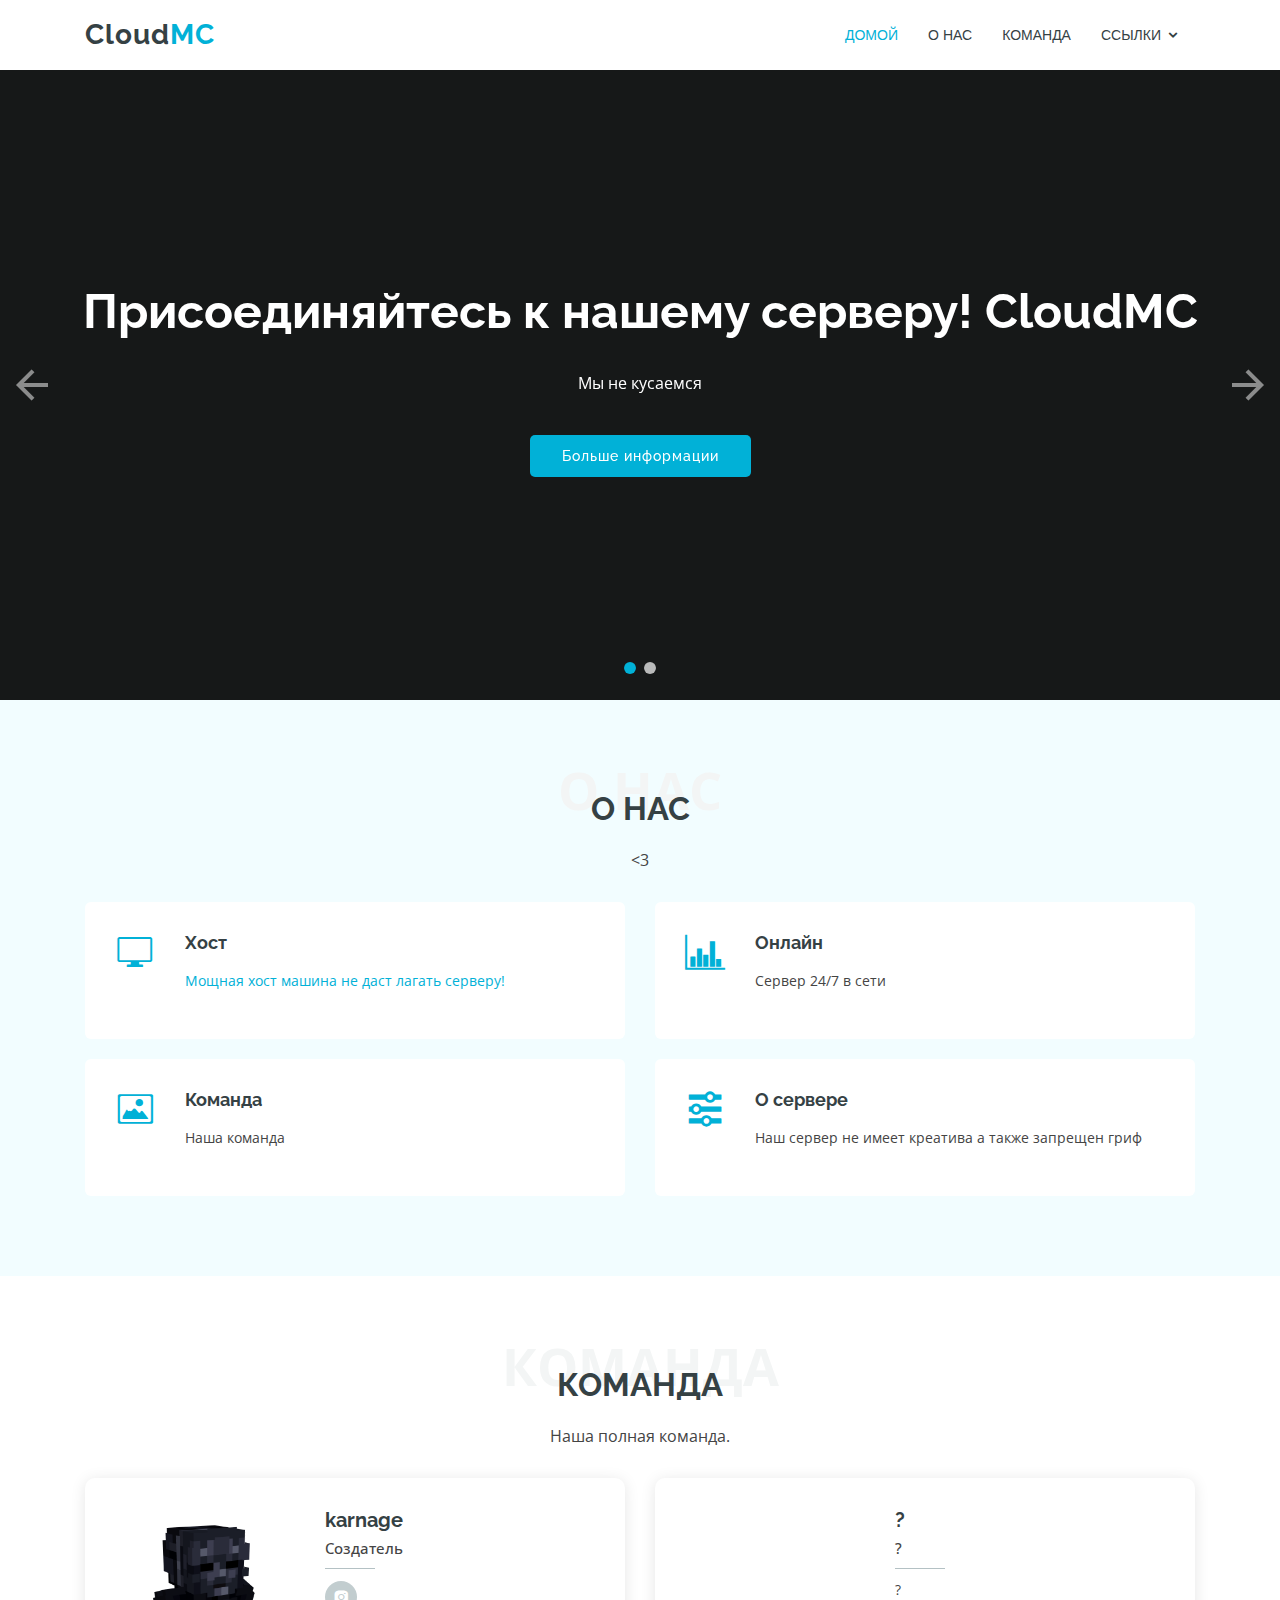
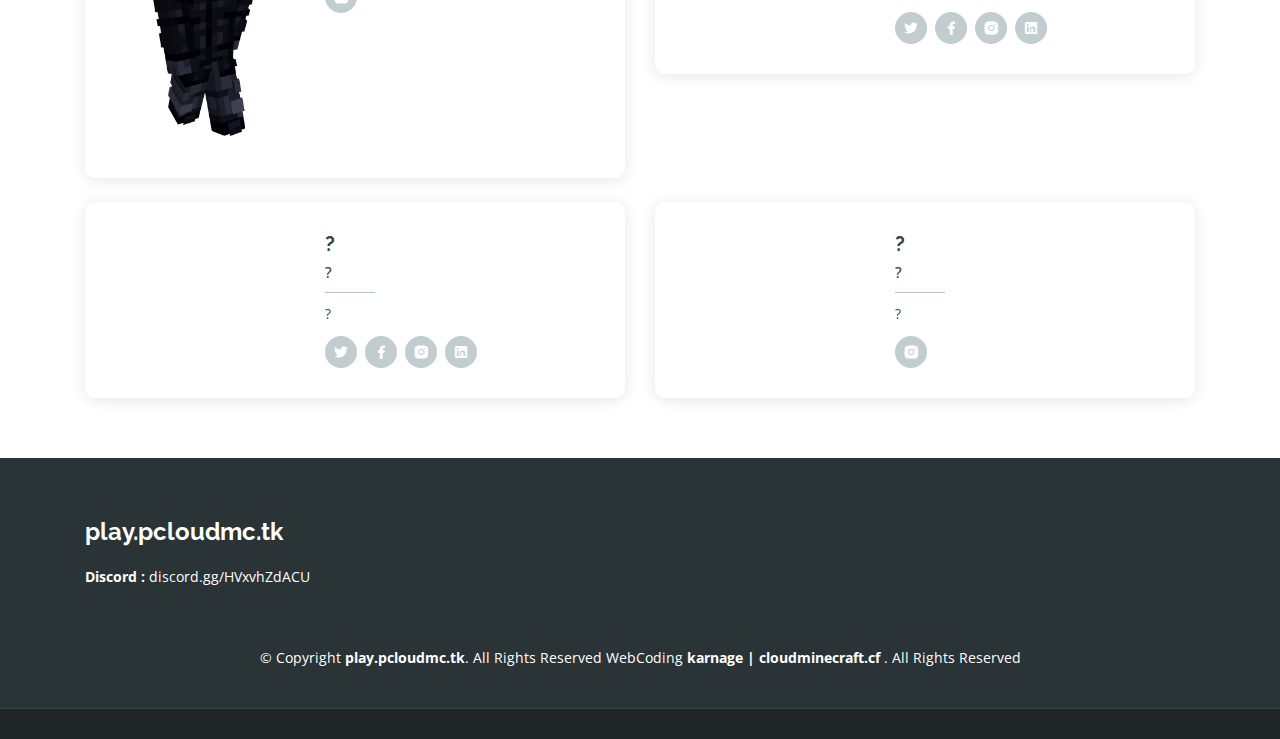
==== index.html @ 36effe22 "Update index.html" ====
<!DOCTYPE html>
<html lang="en">

<head>
  <meta charset="utf-8">
  <meta content="width=device-width, initial-scale=1.0" name="viewport">

  <title>CloudMC</title>
  <meta content="" name="descriptison">
  <meta content="" name="keywords">

  <!-- Favicons -->
  <link href="assets/img/favicon.png" rel="icon">
  <link href="assets/img/apple-touch-icon.png" rel="apple-touch-icon">

  <!-- Google Fonts -->
  <link href="https://fonts.googleapis.com/css?family=Open+Sans:300,300i,400,400i,600,600i,700,700i|Raleway:300,300i,400,400i,500,500i,600,600i,700,700i|Poppins:300,300i,400,400i,500,500i,600,600i,700,700i" rel="stylesheet">

  <!-- Vendor CSS Files -->
  <link href="assets/vendor/bootstrap/css/bootstrap.min.css" rel="stylesheet">
  <link href="assets/vendor/icofont/icofont.min.css" rel="stylesheet">
  <link href="assets/vendor/boxicons/css/boxicons.min.css" rel="stylesheet">
  <link href="assets/vendor/animate.css/animate.min.css" rel="stylesheet">
  <link href="assets/vendor/remixicon/remixicon.css" rel="stylesheet">
  <link href="assets/vendor/venobox/venobox.css" rel="stylesheet">
  <link href="assets/vendor/owl.carousel/assets/owl.carousel.min.css" rel="stylesheet">

  <!-- Template Main CSS File -->
  <link href="assets/css/style.css" rel="stylesheet">

  <!-- =======================================================
  * Author: BootstrapMade.com
  * License: https://bootstrapmade.com/license/
  ======================================================== -->
    <!-- =======================================================
  * ThreadHost.de
  * Edit-Author: EisLeis
  * License: https://bootstrapmade.com/license/
  ======================================================== -->
</head>

  <!-- ======= Header ======= -->
  <header id="header" class="d-flex align-items-center">
    <div class="container d-flex align-items-center">

      <div class="logo mr-auto">
        <h1 class="text-light"><a href="index.html">Cloud<span>MC</span></a></h1>
        <!-- Uncomment below if you prefer to use an image logo -->
        <!-- <a href="index.html"><img src="assets/img/logo.png" alt="" class="img-fluid"></a>-->
      </div>

      <nav class="nav-menu d-none d-lg-block">
        <ul>
          <li class="active"><a href="#header">Домой</a></li>
          <li><a href="#services">О нас</a></li>
          <li><a href="#team">Команда</a></li>
          <li class="drop-down"><a href="">Ссылки</a>
            <ul>
                <ul>
                </ul>
              </li>
              <li><a href="https://forms.gle/HvjXHpqaxE9VQhRm8">TicketForm</a></li>
		<li><a href="https://docs.google.com/forms/d/e/1FAIpQLSdvkVrG5wBsSUEAjVEsTMEdqXWq1_Q1f9gw4Xvino4UOkyVHA/viewform">Support</a></li>


            </ul>
          </li>        
        </ul>
      </nav><!-- .nav-menu -->

    </div>
  </header><!-- End Header -->

  <!-- ======= Hero Section ======= -->
  <section id="hero">
    <div class="hero-container">
      <div id="heroCarousel" class="carousel slide carousel-fade" data-ride="carousel">

        <ol class="carousel-indicators" id="hero-carousel-indicators"></ol>

        <div class="carousel-inner" role="listbox">

          <!-- Slide 1 -->
          <div class="carousel-item active" style="background-image: url(https://ru-minecraft.ru/uploads/posts/2018-07/1532215840_2894526.jpg);">
            <div class="carousel-container">
              <div class="carousel-content">
                <h2 class="animate__animated animate__fadeInDown">Присоединяйтесь к нашему серверу! <span>CloudMC</span></h2>
                <p class="animate__animated animate__fadeInUp">Мы не кусаемся</p>
                <a href="#services" class="btn-get-started scrollto animate__animated animate__fadeInUp">Больше информации</a>
              </div>
            </div>
          </div>

          <!-- Slide 2 -->
          <div class="carousel-item" style="background-image: url(https://ru-minecraft.ru/uploads/posts/2018-07/1532215840_2894526.jpg);">
            <div class="carousel-container">
              <div class="carousel-content">
                <h2 class="animate__animated animate__fadeInDown">Наш сервер - ваше будущее!</h2>
                <p class="animate__animated animate__fadeInUp">Самодельные плагины(нет)</p>
                <a href="#services" class="btn-get-started scrollto animate__animated animate__fadeInUp">Больше информации</a>
              </div>
            </div>
          </div>
        </div>

        <a class="carousel-control-prev" href="#heroCarousel" role="button" data-slide="prev">
          <span class="carousel-control-prev-icon ri-arrow-left-line" aria-hidden="true"></span>
          <span class="sr-only">Преведущая</span>
        </a>

        <a class="carousel-control-next" href="#heroCarousel" role="button" data-slide="next">
          <span class="carousel-control-next-icon ri-arrow-right-line" aria-hidden="true"></span>
          <span class="sr-only">Следующая</span>
        </a>

      </div>
    </div>
  </section><!-- End Hero -->

  <main id="main">
    <!-- ======= Services Section ======= -->
    <section id="services" class="services section-bg">
      <div class="container">

        <div class="section-title">
          <span>О нас</span>
          <h2>О нас</h2>
          <p><3 </p>
        </div>

        <div class="row">
          <div class="col-md-6">
            <div class="icon-box">
              <i class="icofont-computer"></i>
              <h4><a href="#">Хост</h4>
              <p>Мощная хост машина не даст лагать серверу!</p>
            </div>
          </div>
          <div class="col-md-6 mt-4 mt-md-0">
            <div class="icon-box">
              <i class="icofont-chart-bar-graph"></i>
              <h4><a href="#">Онлайн</a></h4>
              <p>Сервер 24/7 в сети</p>
            </div>
          </div>
          <div class="col-md-6 mt-4 mt-md-0">
            <div class="icon-box">
              <i class="icofont-image"></i>
              <h4><a href="#team">Команда</a></h4>
              <p>Наша команда</p>
            </div>
          </div>
          <div class="col-md-6 mt-4 mt-md-0">
            <div class="icon-box">
              <i class="icofont-settings"></i>
              <h4><a href="#">О сервере</a></h4>
              <p>Наш сервер не имеет креатива
              а также запрещен гриф</p>
            </div>
          </div>
        </div>

      </div>
    </section><!-- End Services Section -->

    <!-- ======= Team Section ======= -->
    <section id="team" class="team">
      <div class="container">

        <div class="section-title">
          <span>Команда</span>
          <h2>Команда</h2>
          <p>Наша полная команда.</p>
        </div>

        <div class="row">

          <div class="col-lg-6">
            <div class="member d-flex align-items-start">
              <div class="pic"><img src="assets/img/team/Skin1.png" class="img-fluid" alt=""></div>
              <div class="member-info">
                <h4>karnage</h4>
                <span>Cоздатель</span>
                <p></p>
                <div class="social">
                  <a href="https://www.instagram.com/ya_dofik"><i class="ri-instagram-fill"></i></a>
                </div>
              </div>
            </div>
          </div>

          <div class="col-lg-6 mt-4 mt-lg-0">
            <div class="member d-flex align-items-start">
              <div class="pic"><img src="assets/img/team/skin_allesio.png" class="img-fluid" alt=""></div>
              <div class="member-info">
                <h4>?</h4>
                <span>?</span>
                <p>?</p>
                <div class="social">
                  <a href=""><i class="ri-twitter-fill"></i></a>
                  <a href=""><i class="ri-facebook-fill"></i></a>
                  <a href=""><i class="ri-instagram-fill"></i></a>
                  <a href=""> <i class="ri-linkedin-box-fill"></i> </a>
                </div>
              </div>
            </div>
          </div>

          <div class="col-lg-6 mt-4">
            <div class="member d-flex align-items-start">
              <div class="pic"><img src="assets/img/team/skin_lukas.png" class="img-fluid" alt=""></div>
              <div class="member-info">
                <h4>?</h4>
                <span>?</span>
                <p>?</p>
                <div class="social">
                  <a href=""><i class="ri-twitter-fill"></i></a>
                  <a href=""><i class="ri-facebook-fill"></i></a>
                  <a href=""><i class="ri-instagram-fill"></i></a>
                  <a href=""> <i class="ri-linkedin-box-fill"></i> </a>
                </div>
              </div>
            </div>
          </div>

          <div class="col-lg-6 mt-4">
            <div class="member d-flex align-items-start">
              <div class="pic"><img src="assets/img/team/skin_rosa.png" class="img-fluid" alt=""></div>
              <div class="member-info">
                <h4>?</h4>
                <span>?</span>
                <p>?</p>
                <div class="social">
                  <a href=""><i class="ri-instagram-fill"></i></a>
                </div>
              </div>
            </div>
          </div>

        </div>

      </div>
    </section><!-- End Team Section -->

 


  </main><!-- End #main -->

  <!-- ======= Footer ======= -->
  <footer id="footer">
    <div class="footer-top">
      <div class="container">
        <div class="row">

          <div class="col-lg-3 col-md-6">
            <div class="footer-info">
              <h3>play.pcloudmc.tk</h3>
                <strong>Discord :</strong> discord.gg/HVxvhZdACU<br>
        </div>
      </div>
    </div>

    <div class="container">
      <div class="copyright">
        &copy; Copyright <strong><span>play.pcloudmc.tk</span></strong>. All Rights Reserved
		          WebCoding <strong><span>karnage | cloudminecraft.cf </span></strong>. All Rights Reserved
      </div> 
      <div class="credits">
      </div>
    </div>
  </footer><!-- End Footer -->

  <a href="#" class="back-to-top"><i class="icofont-simple-up"></i></a>

  <!-- Vendor JS Files -->
  <script src="assets/vendor/jquery/jquery.min.js"></script>
  <script src="assets/vendor/bootstrap/js/bootstrap.bundle.min.js"></script>
  <script src="assets/vendor/jquery.easing/jquery.easing.min.js"></script>
  <script src="assets/vendor/php-email-form/validate.js"></script>
  <script src="assets/vendor/jquery-sticky/jquery.sticky.js"></script>
  <script src="assets/vendor/waypoints/jquery.waypoints.min.js"></script>
  <script src="assets/vendor/counterup/counterup.min.js"></script>
  <script src="assets/vendor/isotope-layout/isotope.pkgd.min.js"></script>
  <script src="assets/vendor/venobox/venobox.min.js"></script>
  <script src="assets/vendor/owl.carousel/owl.carousel.min.js"></script>

  <!-- Template Main JS File -->
  <script src="assets/js/main.js"></script>

</body>

</html>
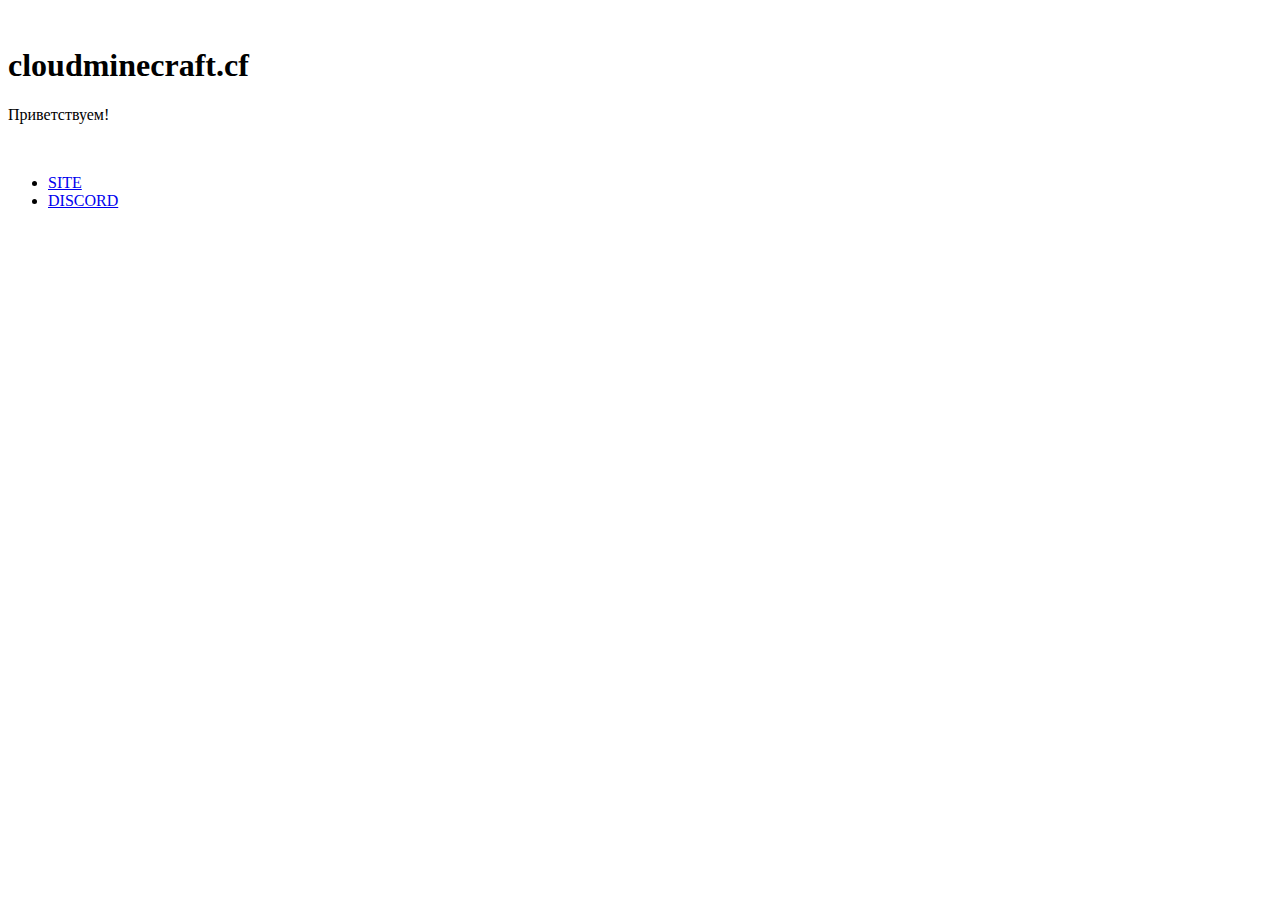
==== commit 40d6dd77: "Update index.html" ====
--- a/index.html
+++ b/index.html
@@ -1,293 +1,118 @@
 <!DOCTYPE html>
-<html lang="en">
+<html lang="en-us" class="no-js">
 
-<head>
-  <meta charset="utf-8">
-  <meta content="width=device-width, initial-scale=1.0" name="viewport">
-
-  <title>CloudMC</title>
-  <meta content="" name="descriptison">
-  <meta content="" name="keywords">
-
-  <!-- Favicons -->
-  <link href="assets/img/favicon.png" rel="icon">
-  <link href="assets/img/apple-touch-icon.png" rel="apple-touch-icon">
-
-  <!-- Google Fonts -->
-  <link href="https://fonts.googleapis.com/css?family=Open+Sans:300,300i,400,400i,600,600i,700,700i|Raleway:300,300i,400,400i,500,500i,600,600i,700,700i|Poppins:300,300i,400,400i,500,500i,600,600i,700,700i" rel="stylesheet">
-
-  <!-- Vendor CSS Files -->
-  <link href="assets/vendor/bootstrap/css/bootstrap.min.css" rel="stylesheet">
-  <link href="assets/vendor/icofont/icofont.min.css" rel="stylesheet">
-  <link href="assets/vendor/boxicons/css/boxicons.min.css" rel="stylesheet">
-  <link href="assets/vendor/animate.css/animate.min.css" rel="stylesheet">
-  <link href="assets/vendor/remixicon/remixicon.css" rel="stylesheet">
-  <link href="assets/vendor/venobox/venobox.css" rel="stylesheet">
-  <link href="assets/vendor/owl.carousel/assets/owl.carousel.min.css" rel="stylesheet">
-
-  <!-- Template Main CSS File -->
-  <link href="assets/css/style.css" rel="stylesheet">
-
-  <!-- =======================================================
-  * Author: BootstrapMade.com
-  * License: https://bootstrapmade.com/license/
-  ======================================================== -->
-    <!-- =======================================================
-  * ThreadHost.de
-  * Edit-Author: EisLeis
-  * License: https://bootstrapmade.com/license/
-  ======================================================== -->
-</head>
-
-  <!-- ======= Header ======= -->
-  <header id="header" class="d-flex align-items-center">
-    <div class="container d-flex align-items-center">
-
-      <div class="logo mr-auto">
-        <h1 class="text-light"><a href="index.html">Cloud<span>MC</span></a></h1>
-        <!-- Uncomment below if you prefer to use an image logo -->
-        <!-- <a href="index.html"><img src="assets/img/logo.png" alt="" class="img-fluid"></a>-->
-      </div>
-
-      <nav class="nav-menu d-none d-lg-block">
-        <ul>
-          <li class="active"><a href="#header">Домой</a></li>
-          <li><a href="#services">О нас</a></li>
-          <li><a href="#team">Команда</a></li>
-          <li class="drop-down"><a href="">Ссылки</a>
-            <ul>
-                <ul>
-                </ul>
-              </li>
-              <li><a href="https://forms.gle/HvjXHpqaxE9VQhRm8">TicketForm</a></li>
-		<li><a href="https://docs.google.com/forms/d/e/1FAIpQLSdvkVrG5wBsSUEAjVEsTMEdqXWq1_Q1f9gw4Xvino4UOkyVHA/viewform">Support</a></li>
+	<head>
+		<meta charset="utf-8">
+        <title>CloudSite</title>
+        <meta name="description" content="The description should optimally be between 150-160 characters.">
+        <meta name="viewport" content="width=device-width, initial-scale=1.0">
+        <meta name="author" content="Madeon08">
+        <link rel="stylesheet" href="css/font-awesome.min.css" />
+        <link rel="stylesheet" href="css/font-awesome1.css" />
 
 
-            </ul>
-          </li>        
-        </ul>
-      </nav><!-- .nav-menu -->
+        <!-- ================= Favicon ================== -->
+        <!-- Standard -->
+        <link rel="shortcut icon" href="img/favicon.png">
+        <!-- Retina iPad Touch Icon-->
+        <link rel="apple-touch-icon" sizes="144x144" href="img/favicon-retina-ipad.png">
+        <!-- Retina iPhone Touch Icon-->
+        <link rel="apple-touch-icon" sizes="114x114" href="img/favicon-retina-iphone.png">
+        <!-- Standard iPad Touch Icon--> 
+        <link rel="apple-touch-icon" sizes="72x72" href="img/favicon-standard-ipad.png">
+        <!-- Standard iPhone Touch Icon--> 
+        <link rel="apple-touch-icon" sizes="57x57" href="img/favicon-standard-iphone.png">
 
-    </div>
-  </header><!-- End Header -->
+        <!-- ============== Resources style ============== -->
+        <link rel="stylesheet" href="css/style1.css" />
 
-  <!-- ======= Hero Section ======= -->
-  <section id="hero">
-    <div class="hero-container">
-      <div id="heroCarousel" class="carousel slide carousel-fade" data-ride="carousel">
+		<!-- Modernizr runs quickly on page load to detect features -->
+		
+	</head>
+	
+	<body>
 
-        <ol class="carousel-indicators" id="hero-carousel-indicators"></ol>
+		<!-- Page preloader -->
+		<div id="loading">
+			<div id="preloader">
+				<span></span>
+				<span></span>
+			</div>
+		</div>
 
-        <div class="carousel-inner" role="listbox">
+		<!-- Overlay and Star effect -->
+		<div class="global-overlay">
+			<div class="overlay skew-part">
 
-          <!-- Slide 1 -->
-          <div class="carousel-item active" style="background-image: url(https://ru-minecraft.ru/uploads/posts/2018-07/1532215840_2894526.jpg);">
-            <div class="carousel-container">
-              <div class="carousel-content">
-                <h2 class="animate__animated animate__fadeInDown">Присоединяйтесь к нашему серверу! <span>CloudMC</span></h2>
-                <p class="animate__animated animate__fadeInUp">Мы не кусаемся</p>
-                <a href="#services" class="btn-get-started scrollto animate__animated animate__fadeInUp">Больше информации</a>
-              </div>
-            </div>
-          </div>
+				<div id='stars'></div>
+				<div id='stars2'></div>
+				<div id='stars3'></div>
 
-          <!-- Slide 2 -->
-          <div class="carousel-item" style="background-image: url(https://ru-minecraft.ru/uploads/posts/2018-07/1532215840_2894526.jpg);">
-            <div class="carousel-container">
-              <div class="carousel-content">
-                <h2 class="animate__animated animate__fadeInDown">Наш сервер - ваше будущее!</h2>
-                <p class="animate__animated animate__fadeInUp">Самодельные плагины(нет)</p>
-                <a href="#services" class="btn-get-started scrollto animate__animated animate__fadeInUp">Больше информации</a>
-              </div>
-            </div>
-          </div>
-        </div>
+			</div>
+		</div>
 
-        <a class="carousel-control-prev" href="#heroCarousel" role="button" data-slide="prev">
-          <span class="carousel-control-prev-icon ri-arrow-left-line" aria-hidden="true"></span>
-          <span class="sr-only">Преведущая</span>
-        </a>
+		<!-- START - Home/Left Part -->
+		<section id="left-side">
 
-        <a class="carousel-control-next" href="#heroCarousel" role="button" data-slide="next">
-          <span class="carousel-control-next-icon ri-arrow-right-line" aria-hidden="true"></span>
-          <span class="sr-only">Следующая</span>
-        </a>
+			<!-- Your logo -->
+			<img src="img/logo.png" alt="" class="brand-logo" />
 
-      </div>
-    </div>
-  </section><!-- End Hero -->
+			<div class="content">
 
-  <main id="main">
-    <!-- ======= Services Section ======= -->
-    <section id="services" class="services section-bg">
-      <div class="container">
+				<h1 class="text-intro opacity-0">cloudminecraft.cf<br></h1>
 
-        <div class="section-title">
-          <span>О нас</span>
-          <h2>О нас</h2>
-          <p><3 </p>
-        </div>
+				<p class="text-intro opacity-0">Приветствуем!</p>
+				<br>
 
-        <div class="row">
-          <div class="col-md-6">
-            <div class="icon-box">
-              <i class="icofont-computer"></i>
-              <h4><a href="#">Хост</h4>
-              <p>Мощная хост машина не даст лагать серверу!</p>
-            </div>
-          </div>
-          <div class="col-md-6 mt-4 mt-md-0">
-            <div class="icon-box">
-              <i class="icofont-chart-bar-graph"></i>
-              <h4><a href="#">Онлайн</a></h4>
-              <p>Сервер 24/7 в сети</p>
-            </div>
-          </div>
-          <div class="col-md-6 mt-4 mt-md-0">
-            <div class="icon-box">
-              <i class="icofont-image"></i>
-              <h4><a href="#team">Команда</a></h4>
-              <p>Наша команда</p>
-            </div>
-          </div>
-          <div class="col-md-6 mt-4 mt-md-0">
-            <div class="icon-box">
-              <i class="icofont-settings"></i>
-              <h4><a href="#">О сервере</a></h4>
-              <p>Наш сервер не имеет креатива
-              а также запрещен гриф</p>
-            </div>
-          </div>
-        </div>
+				<nav>
+					<ul>
+						<li>
+							<a href="https://cloudminecraft.cf/discord.html" class="light-btn text-intro opacity-0">SITE</a>
+						</li>
+						<li>
+							<a href="https://discord.gg/6E2sRdzGUr" class="action-btn trigger text-intro opacity-0">DISCORD</a>
+						</li>
+					</ul>
+				</nav>
 
-      </div>
-    </section><!-- End Services Section -->
+			</div>
 
-    <!-- ======= Team Section ======= -->
-    <section id="team" class="team">
-      <div class="container">
-
-        <div class="section-title">
-          <span>Команда</span>
-          <h2>Команда</h2>
-          <p>Наша полная команда.</p>
-        </div>
-
-        <div class="row">
-
-          <div class="col-lg-6">
-            <div class="member d-flex align-items-start">
-              <div class="pic"><img src="assets/img/team/Skin1.png" class="img-fluid" alt=""></div>
-              <div class="member-info">
-                <h4>karnage</h4>
-                <span>Cоздатель</span>
-                <p></p>
-                <div class="social">
-                  <a href="https://www.instagram.com/ya_dofik"><i class="ri-instagram-fill"></i></a>
-                </div>
-              </div>
-            </div>
-          </div>
-
-          <div class="col-lg-6 mt-4 mt-lg-0">
-            <div class="member d-flex align-items-start">
-              <div class="pic"><img src="assets/img/team/skin_allesio.png" class="img-fluid" alt=""></div>
-              <div class="member-info">
-                <h4>?</h4>
-                <span>?</span>
-                <p>?</p>
-                <div class="social">
-                  <a href=""><i class="ri-twitter-fill"></i></a>
-                  <a href=""><i class="ri-facebook-fill"></i></a>
-                  <a href=""><i class="ri-instagram-fill"></i></a>
-                  <a href=""> <i class="ri-linkedin-box-fill"></i> </a>
-                </div>
-              </div>
-            </div>
-          </div>
-
-          <div class="col-lg-6 mt-4">
-            <div class="member d-flex align-items-start">
-              <div class="pic"><img src="assets/img/team/skin_lukas.png" class="img-fluid" alt=""></div>
-              <div class="member-info">
-                <h4>?</h4>
-                <span>?</span>
-                <p>?</p>
-                <div class="social">
-                  <a href=""><i class="ri-twitter-fill"></i></a>
-                  <a href=""><i class="ri-facebook-fill"></i></a>
-                  <a href=""><i class="ri-instagram-fill"></i></a>
-                  <a href=""> <i class="ri-linkedin-box-fill"></i> </a>
-                </div>
-              </div>
-            </div>
-          </div>
-
-          <div class="col-lg-6 mt-4">
-            <div class="member d-flex align-items-start">
-              <div class="pic"><img src="assets/img/team/skin_rosa.png" class="img-fluid" alt=""></div>
-              <div class="member-info">
-                <h4>?</h4>
-                <span>?</span>
-                <p>?</p>
-                <div class="social">
-                  <a href=""><i class="ri-instagram-fill"></i></a>
-                </div>
-              </div>
-            </div>
-          </div>
-
-        </div>
-
-      </div>
-    </section><!-- End Team Section -->
-
- 
+			<!-- Social icons -->
+			<div class="social-icons">
 
 
-  </main><!-- End #main -->
 
-  <!-- ======= Footer ======= -->
-  <footer id="footer">
-    <div class="footer-top">
-      <div class="container">
-        <div class="row">
+			</div>
 
-          <div class="col-lg-3 col-md-6">
-            <div class="footer-info">
-              <h3>play.pcloudmc.tk</h3>
-                <strong>Discord :</strong> discord.gg/HVxvhZdACU<br>
-        </div>
-      </div>
-    </div>
+		</section>
+		<!-- END - Home/Left Part -->
 
-    <div class="container">
-      <div class="copyright">
-        &copy; Copyright <strong><span>play.pcloudmc.tk</span></strong>. All Rights Reserved
-		          WebCoding <strong><span>karnage | cloudminecraft.cf </span></strong>. All Rights Reserved
-      </div> 
-      <div class="credits">
-      </div>
-    </div>
-  </footer><!-- End Footer -->
+			<footer>
 
-  <a href="#" class="back-to-top"><i class="icofont-simple-up"></i></a>
+				<p style="color:white">Mojang © 2009-2021. "Minecraft" is a trademark of Mojang AB</p>
 
-  <!-- Vendor JS Files -->
-  <script src="assets/vendor/jquery/jquery.min.js"></script>
-  <script src="assets/vendor/bootstrap/js/bootstrap.bundle.min.js"></script>
-  <script src="assets/vendor/jquery.easing/jquery.easing.min.js"></script>
-  <script src="assets/vendor/php-email-form/validate.js"></script>
-  <script src="assets/vendor/jquery-sticky/jquery.sticky.js"></script>
-  <script src="assets/vendor/waypoints/jquery.waypoints.min.js"></script>
-  <script src="assets/vendor/counterup/counterup.min.js"></script>
-  <script src="assets/vendor/isotope-layout/isotope.pkgd.min.js"></script>
-  <script src="assets/vendor/venobox/venobox.min.js"></script>
-  <script src="assets/vendor/owl.carousel/owl.carousel.min.js"></script>
+			</footer>
 
-  <!-- Template Main JS File -->
-  <script src="assets/js/main.js"></script>
+		</section>
 
-</body>
+	<!-- * Libraries jQuery, Easing and Bootstrap - Be careful to not remove them * -->
+	<script src="js/jquery.min.js"></script>
+	<script src="js/jquery.easings.min.js"></script>
+	<script src="js/bootstrap.min.js"></script>
+
+	<!-- PhotoSwipe Core JS file -->
+	<script src="js/velocity.min.js"></script> 
+
+	<!-- PhotoSwipe UI JS file -->
+	<script src="js/velocity.ui.min.js"></script> 
+
+	<!-- Slideshow/Image plugin -->
+	<script src="js/vegas.js"></script>
+	<!-- Main JS File -->
+	<script src="js/main.js"></script>
+	<script src="js/status.js"></script>
+	
+
+	</body>
 
 </html>
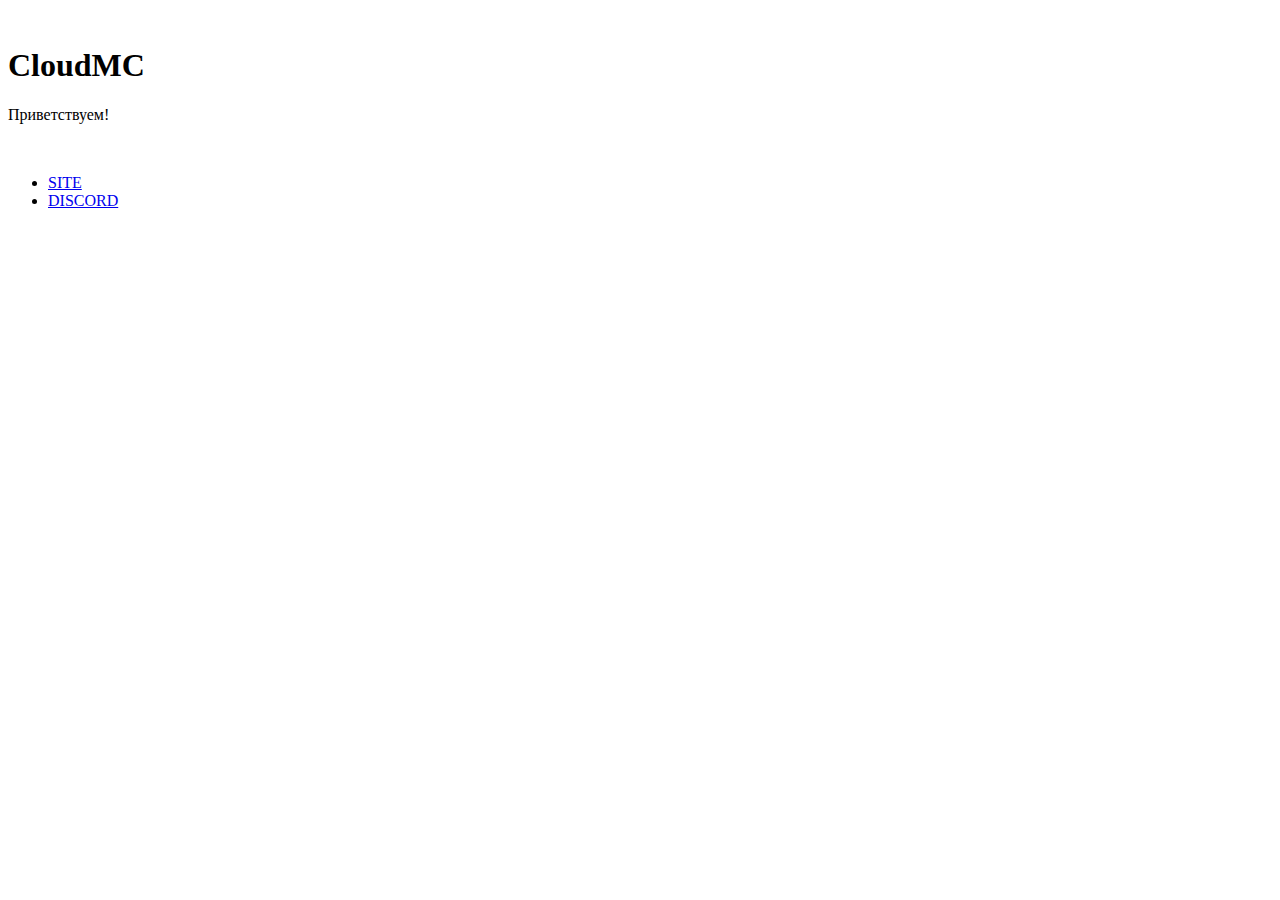
==== commit 6c1789a6: "Update index.html" ====
--- a/index.html
+++ b/index.html
@@ -59,7 +59,7 @@
 
 			<div class="content">
 
-				<h1 class="text-intro opacity-0">cloudminecraft.cf<br></h1>
+				<h1 class="text-intro opacity-0">CloudMC<br></h1>
 
 				<p class="text-intro opacity-0">Приветствуем!</p>
 				<br>
@@ -67,7 +67,7 @@
 				<nav>
 					<ul>
 						<li>
-							<a href="https://cloudminecraft.cf/discord.html" class="light-btn text-intro opacity-0">SITE</a>
+							<a href="http://uptime.pcloudmc.tk/" class="light-btn text-intro opacity-0">SITE</a>
 						</li>
 						<li>
 							<a href="https://discord.gg/6E2sRdzGUr" class="action-btn trigger text-intro opacity-0">DISCORD</a>
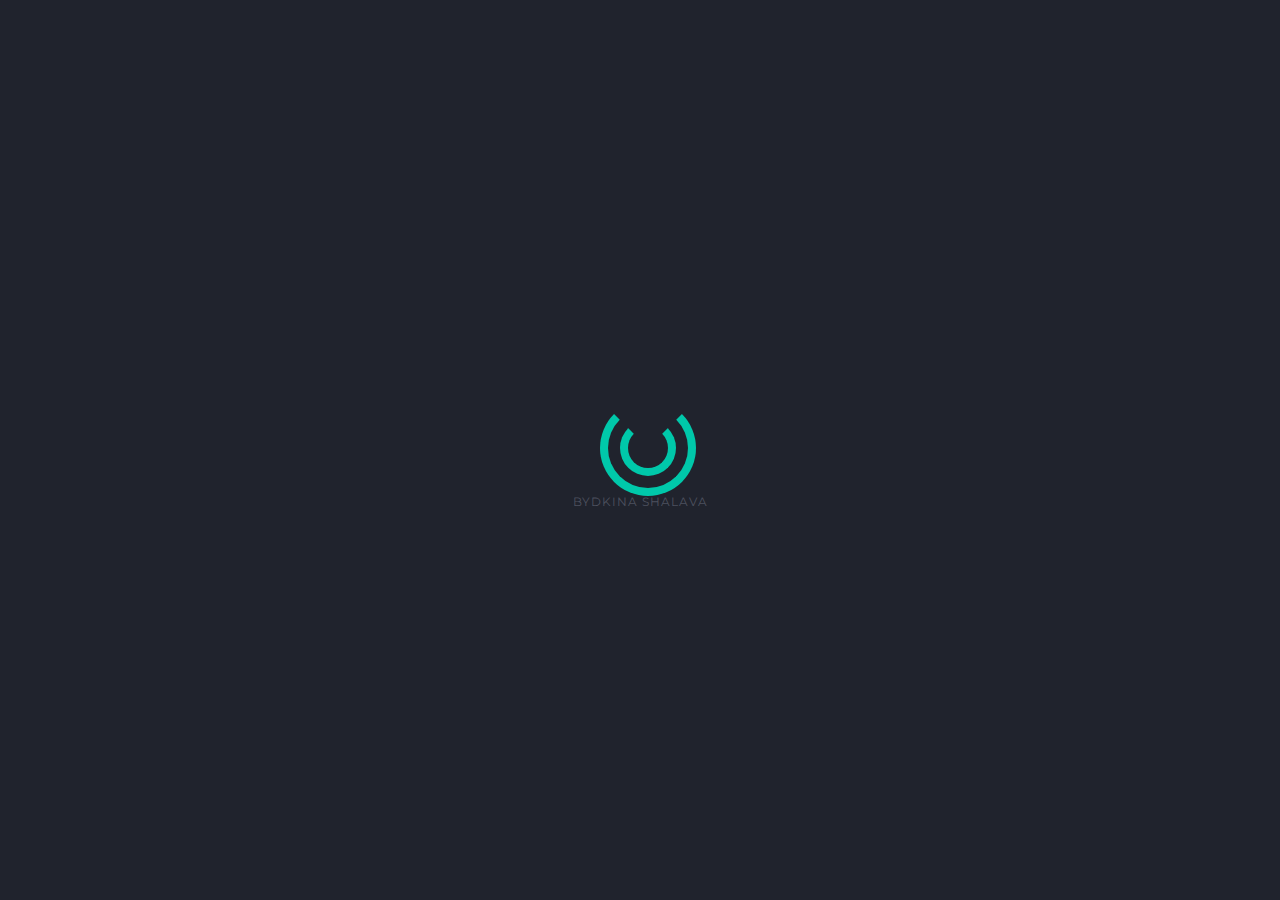
==== commit 2c8934bb: "Update index.html" ====
--- a/index.html
+++ b/index.html
@@ -67,7 +67,7 @@
 				<nav>
 					<ul>
 						<li>
-							<a href="http://uptime.pcloudmc.tk/" class="light-btn text-intro opacity-0">SITE</a>
+							<a href="https://service.cloudsky.tk/" class="light-btn text-intro opacity-0">SITE</a>
 						</li>
 						<li>
 							<a href="https://discord.gg/6E2sRdzGUr" class="action-btn trigger text-intro opacity-0">DISCORD</a>
--- a/css/style1.css
+++ b/css/style1.css
@@ -0,0 +1,1909 @@
+/*
+* PHLY - Versatile Coming Soon Template
+* Build Date: October 2015
+* Author: Madeon08
+* Copyright (C) 2015 Madeon08
+* This is a premium product available exclusively here : http://themeforest.net/user/Madeon08/portfolio
+*/
+/*  TABLE OF CONTENTS
+    ---------------------------
+    *. @Import & Reset
+    1. Generic styles
+    2. Home
+    3. More Informations
+    4. Newsletter
+    5. Contact
+    6. Social Icons
+    7. Footer/Copyright
+    8. Media Queries
+*/
+/* ------------------------------------- */
+/* *. @Import & Reset .................. */
+/* ------------------------------------- */
+/* http://bourbon.io/ Sass Mixin Library */
+/* custom CSS files */
+@import url(font-awesome.min.css);
+@import url(ionicons.min.css);
+@import url(bootstrap.min.css);
+@import url(animate.css);
+@import url(photoswipe.css);
+@import url(default-skin/default-skin.css);
+@import url(jquery.mCustomScrollbar.css);
+@import url(vegas.css);
+/* Google Fonts */
+@import url("http://fonts.googleapis.com/css?family=Montserrat:400,700");
+@import url("http://fonts.googleapis.com/css?family=Open+Sans:400,300,600,700");
+/*
+* http://meyerweb.com/eric/tools/css/reset/ 
+* v2.0 | 20110126
+* License: none (public domain)
+*/
+html, body, div, span, applet, object, iframe,
+h1, h2, h3, h4, h5, h6, p, blockquote, pre,
+a, abbr, acronym, address, big, cite, code,
+del, dfn, em, img, ins, kbd, q, s, samp,
+small, strike, strong, sub, sup, tt, var,
+b, u, i, center,
+dl, dt, dd, ol, ul, li,
+fieldset, form, label, legend,
+table, caption, tbody, tfoot, thead, tr, th, td,
+article, aside, canvas, details, embed,
+figure, figcaption, footer, header, hgroup,
+menu, nav, output, ruby, section, summary,
+time, mark, audio, video {
+  margin: 0;
+  padding: 0;
+  border: 0;
+  font-size: 100%;
+  font: inherit;
+  vertical-align: baseline;
+}
+
+/* HTML5 display-role reset for older browsers */
+article, aside, details, figcaption, figure,
+footer, header, hgroup, menu, nav, section, main {
+  display: block;
+}
+
+body {
+  line-height: 1;
+}
+
+ol, ul {
+  list-style: none;
+}
+
+blockquote, q {
+  quotes: none;
+}
+
+blockquote:before, blockquote:after,
+q:before, q:after {
+  content: '';
+  content: none;
+}
+
+table {
+  border-collapse: collapse;
+  border-spacing: 0;
+}
+
+/* ------------------------------------- */
+/* Preloader styles .................... */
+/* ------------------------------------- */
+#loading {
+  width: 100vw;
+  height: 100vh;
+  background: #20232D;
+  position: fixed;
+  z-index: 999;
+}
+#loading #preloader {
+  position: relative;
+  width: 100%;
+  height: 80px;
+  top: calc(50% - 50px);
+  text-align: center;
+  margin: 0 auto;
+}
+#loading #preloader:after {
+  content: "bydkina shalava";
+  /* Text under the circles */
+  position: absolute;
+  text-transform: uppercase;
+  font-size: 12px;
+  font-weight: 400;
+  color: #4d515f;
+  letter-spacing: 1px;
+  font-family: Montserrat, "Helvetica Neue", "Lucida Grande", Arial, Verdana, sans-serif;
+  top: 90px;
+  width: 100%;
+  left: 0;
+  right: 0;
+  height: 1px;
+  text-align: center;
+}
+#loading #preloader span {
+  position: absolute;
+  border: 8px solid #00c8aa;
+  border-top: 8px solid transparent;
+  border-radius: 999px;
+}
+#loading #preloader span:nth-child(1) {
+  width: 80px;
+  height: 80px;
+  left: calc(50% - 40px);
+  -webkit-animation: spin-1 1s infinite ease;
+  -moz-animation: spin-1 1s infinite ease;
+  animation: spin-1 1s infinite ease;
+}
+#loading #preloader span:nth-child(2) {
+  top: 20px;
+  left: calc(50% - 20px);
+  width: 40px;
+  height: 40px;
+  -webkit-animation: spin-2 1s infinite ease;
+  -moz-animation: spin-2 1s infinite ease;
+  animation: spin-2 1s infinite ease;
+}
+
+@-webkit-keyframes spin-1 {
+  0% {
+    -webkit-transform: rotate(360deg);
+    opacity: 1;
+  }
+  50% {
+    -webkit-transform: rotate(180deg);
+    opacity: 0.5;
+  }
+  100% {
+    -webkit-transform: rotate(0deg);
+    opacity: 1;
+  }
+}
+@-moz-keyframes spin-1 {
+  0% {
+    -moz-transform: rotate(360deg);
+    opacity: 1;
+  }
+  50% {
+    -moz-transform: rotate(180deg);
+    opacity: 0.5;
+  }
+  100% {
+    -moz-transform: rotate(0deg);
+    opacity: 1;
+  }
+}
+@keyframes spin-1 {
+  0% {
+    -webkit-transform: rotate(360deg);
+    -moz-transform: rotate(360deg);
+    -ms-transform: rotate(360deg);
+    -o-transform: rotate(360deg);
+    transform: rotate(360deg);
+    opacity: 1;
+  }
+  50% {
+    -webkit-transform: rotate(180deg);
+    -moz-transform: rotate(180deg);
+    -ms-transform: rotate(180deg);
+    -o-transform: rotate(180deg);
+    transform: rotate(180deg);
+    opacity: 0.5;
+  }
+  100% {
+    -webkit-transform: rotate(0deg);
+    -moz-transform: rotate(0deg);
+    -ms-transform: rotate(0deg);
+    -o-transform: rotate(0deg);
+    transform: rotate(0deg);
+    opacity: 1;
+  }
+}
+@-webkit-keyframes spin-2 {
+  0% {
+    -webkit-transform: rotate(0deg);
+    opacity: 0.5;
+  }
+  50% {
+    -webkit-transform: rotate(180deg);
+    opacity: 1;
+  }
+  100% {
+    -webkit-transform: rotate(360deg);
+    opacity: 0.5;
+  }
+}
+@-moz-keyframes spin-2 {
+  0% {
+    -moz-transform: rotate(0deg);
+    opacity: 0.5;
+  }
+  50% {
+    -moz-transform: rotate(180deg);
+    opacity: 1;
+  }
+  100% {
+    -moz-transform: rotate(360deg);
+    opacity: 0.5;
+  }
+}
+@keyframes spin-2 {
+  0% {
+    -webkit-transform: rotate(0deg);
+    -moz-transform: rotate(0deg);
+    -ms-transform: rotate(0deg);
+    -o-transform: rotate(0deg);
+    transform: rotate(0deg);
+    opacity: 0.5;
+  }
+  50% {
+    -webkit-transform: rotate(180deg);
+    -moz-transform: rotate(180deg);
+    -ms-transform: rotate(180deg);
+    -o-transform: rotate(180deg);
+    transform: rotate(180deg);
+    opacity: 1;
+  }
+  100% {
+    -webkit-transform: rotate(360deg);
+    -moz-transform: rotate(360deg);
+    -ms-transform: rotate(360deg);
+    -o-transform: rotate(360deg);
+    transform: rotate(360deg);
+    opacity: 0.5;
+  }
+}
+/* ------------------------------------- */
+/* 1. Generic styles ................... */
+/* ------------------------------------- */
+body {
+  background: #20232D;
+  font-family: "Open Sans", "Helvetica Neue", "Lucida Grande", Arial, Verdana, sans-serif;
+  color: #FFFFFF;
+  -webkit-font-smoothing: antialiased;
+  -moz-osx-font-smoothing: grayscale;
+  font-weight: 400;
+  font-size: 100%;
+  line-height: 1.5em;
+  position: absolute;
+  height: 100%;
+}
+
+.scroll-touch {
+  overflow-y: auto;
+  -webkit-overflow-scrolling: touch;
+}
+
+body, html {
+  margin: 0;
+  padding: 0;
+  -webkit-tap-highlight-color: transparent;
+  width: 100%;
+}
+
+body, input, select, textarea {
+  -webkit-transition: all 0.2s cubic-bezier(0.42, 0, 0.58, 1);
+  -moz-transition: all 0.2s cubic-bezier(0.42, 0, 0.58, 1);
+  -ms-transition: all 0.2s cubic-bezier(0.42, 0, 0.58, 1);
+  -o-transition: all 0.2s cubic-bezier(0.42, 0, 0.58, 1);
+  transition: all 0.2s cubic-bezier(0.42, 0, 0.58, 1);
+}
+
+a {
+  -webkit-transition: all 0.2s cubic-bezier(0.42, 0, 0.58, 1);
+  -moz-transition: all 0.2s cubic-bezier(0.42, 0, 0.58, 1);
+  -ms-transition: all 0.2s cubic-bezier(0.42, 0, 0.58, 1);
+  -o-transition: all 0.2s cubic-bezier(0.42, 0, 0.58, 1);
+  transition: all 0.2s cubic-bezier(0.42, 0, 0.58, 1);
+  cursor: pointer;
+  text-decoration: none;
+  color: #FFFFFF;
+}
+a:hover {
+  color: #00af94;
+  text-decoration: none !important;
+  outline: none !important;
+}
+a:active, a:focus {
+  outline: none !important;
+  text-decoration: none !important;
+  color: #FFFFFF;
+}
+
+button {
+  -webkit-transition: all 0.2s cubic-bezier(0.42, 0, 0.58, 1);
+  -moz-transition: all 0.2s cubic-bezier(0.42, 0, 0.58, 1);
+  -ms-transition: all 0.2s cubic-bezier(0.42, 0, 0.58, 1);
+  -o-transition: all 0.2s cubic-bezier(0.42, 0, 0.58, 1);
+  transition: all 0.2s cubic-bezier(0.42, 0, 0.58, 1);
+  cursor: pointer;
+}
+button:hover, button:active, button:focus {
+  outline: none !important;
+  text-decoration: none !important;
+  color: #2B2D35;
+}
+
+strong, b {
+  font-weight: 700;
+}
+
+em, i {
+  font-style: italic;
+}
+
+p {
+  margin: 0;
+  font-size: 1em;
+  line-height: 1.6em;
+  color: #FFFFFF;
+  font-weight: 400;
+}
+
+h1, h2, h3, h4, h5, h6 {
+  color: #FFFFFF;
+  font-weight: 400;
+  line-height: 1.3em;
+}
+h1 a, h2 a, h3 a, h4 a, h5 a, h6 a {
+  color: inherit;
+  text-decoration: none;
+}
+h1 small, h2 small, h3 small, h4 small, h5 small, h6 small {
+  color: inherit;
+}
+
+h1 {
+  font-size: 40px;
+  font-family: Montserrat, "Helvetica Neue", "Lucida Grande", Arial, Verdana, sans-serif;
+  font-weight: 700;
+}
+
+h2 {
+  font-size: 22px;
+  margin-top: 15px;
+  margin-bottom: 30px;
+}
+
+h3 {
+  font-size: 30px;
+  margin-bottom: 25px;
+}
+
+h4 {
+  font-size: 25px;
+  margin-bottom: 25px;
+}
+
+h5 {
+  font-size: 20px;
+  margin-bottom: 25px;
+}
+
+h6 {
+  font-size: 15px;
+  margin-bottom: 25px;
+}
+
+sub {
+  font-size: 0.8em;
+  position: relative;
+  top: 0.5em;
+}
+
+sup {
+  font-size: 0.8em;
+  position: relative;
+  top: -0.5em;
+}
+
+.clear {
+  clear: both;
+}
+
+.display-none {
+  display: none !important;
+}
+
+.align-left {
+  text-align: left;
+}
+
+.align-center {
+  text-align: center;
+}
+
+.align-right {
+  text-align: right;
+}
+
+.no-margin-bottom {
+  margin-bottom: 0;
+}
+
+.opacity-0 {
+  opacity: 0 !important;
+  visibility: hidden !important;
+}
+
+.opacity-03 {
+  opacity: 0.3 !important;
+}
+
+.opacity-1 {
+  opacity: 1 !important;
+  visibility: visible !important;
+}
+
+.index-999 {
+  z-index: -999 !important;
+}
+
+/* ------------------------------------- */
+/* 2. Home ............................. */
+/* ------------------------------------- */
+.light-btn {
+  background: transparent;
+  font-weight: 600;
+  padding: 0.7em 2em;
+  color: #FFFFFF;
+  margin-right: 10px;
+  border: 2px solid #FFFFFF;
+  display: block;
+  float: left;
+}
+.light-btn:hover {
+  background: #FFFFFF;
+  color: #2B2D35;
+  border-color: #FFFFFF;
+}
+
+.action-btn {
+  background: #00c8aa;
+  font-weight: 600;
+  padding: 0.7em 2em;
+  color: #FFFFFF;
+  border: 2px solid #00c8aa;
+  display: block;
+  float: left;
+}
+.action-btn:hover {
+  background: #FFFFFF;
+  color: #2B2D35;
+  border-color: #FFFFFF;
+}
+
+.global-overlay {
+  position: fixed;
+  top: 0;
+  left: -100vw;
+  height: 100%;
+  overflow: visible;
+  width: 100%;
+  opacity: 0;
+}
+
+.overlay {
+  position: fixed;
+  overflow: hidden;
+  top: 0;
+  left: -50%;
+  background: rgba(32, 35, 45, 0.8);
+  width: 100%;
+  height: 100%;
+  -webkit-transition: all 0.5s cubic-bezier(0.7, 0, 0.3, 1);
+  -moz-transition: all 0.5s cubic-bezier(0.7, 0, 0.3, 1);
+  -ms-transition: all 0.5s cubic-bezier(0.7, 0, 0.3, 1);
+  -o-transition: all 0.5s cubic-bezier(0.7, 0, 0.3, 1);
+  transition: all 0.5s cubic-bezier(0.7, 0, 0.3, 1);
+  border-right: 1px solid #15171e;
+}
+.overlay.skew-part {
+  -webkit-transform: skew(-25deg, 0deg);
+  -moz-transform: skew(-25deg, 0deg);
+  -ms-transform: skew(-25deg, 0deg);
+  -o-transform: skew(-25deg, 0deg);
+  transform: skew(-25deg, 0deg);
+}
+
+#stars {
+  width: 1px;
+  height: 1px;
+  margin-left: 25%;
+  background: transparent;
+  box-shadow: 1024px 2186px #FFF , 1594px 731px #FFF , 307px 989px #FFF , 39px 2174px #FFF , 218px 1294px #FFF , 1140px 689px #FFF , 2297px 83px #FFF , 1199px 1096px #FFF , 1551px 1135px #FFF , 834px 1137px #FFF , 1070px 1367px #FFF , 136px 1315px #FFF , 2197px 851px #FFF , 1875px 951px #FFF , 611px 814px #FFF , 1089px 274px #FFF , 406px 664px #FFF , 88px 927px #FFF , 371px 2404px #FFF , 1004px 1441px #FFF , 2279px 1579px #FFF , 507px 648px #FFF , 1505px 1026px #FFF , 1792px 1918px #FFF , 1960px 293px #FFF , 794px 1724px #FFF , 1745px 17px #FFF , 1848px 126px #FFF , 2443px 990px #FFF , 2194px 2442px #FFF , 2483px 822px #FFF , 1989px 1710px #FFF , 379px 2345px #FFF , 102px 2450px #FFF , 342px 2177px #FFF , 333px 2083px #FFF , 1578px 1012px #FFF , 1879px 2357px #FFF , 2287px 1437px #FFF , 2483px 1047px #FFF , 422px 455px #FFF , 447px 50px #FFF , 151px 61px #FFF , 1663px 2040px #FFF , 567px 494px #FFF , 179px 739px #FFF , 809px 975px #FFF , 972px 1653px #FFF , 2120px 1259px #FFF , 1024px 2475px #FFF , 69px 1096px #FFF , 1757px 1759px #FFF , 2267px 1081px #FFF , 456px 1192px #FFF , 1663px 582px #FFF , 755px 784px #FFF , 733px 933px #FFF , 437px 601px #FFF , 1935px 3px #FFF , 2499px 433px #FFF , 1850px 890px #FFF , 797px 1557px #FFF , 352px 2025px #FFF , 1390px 57px #FFF , 1051px 1512px #FFF , 2359px 1549px #FFF , 395px 30px #FFF , 2276px 140px #FFF , 1263px 652px #FFF , 2039px 886px #FFF , 2494px 710px #FFF , 1397px 60px #FFF , 1421px 793px #FFF , 2065px 590px #FFF , 671px 1573px #FFF , 931px 2328px #FFF , 2263px 2130px #FFF , 1218px 819px #FFF , 2265px 1816px #FFF , 994px 103px #FFF , 129px 1184px #FFF , 1342px 1197px #FFF , 52px 67px #FFF , 1617px 1645px #FFF , 2175px 1949px #FFF , 1400px 1325px #FFF , 1098px 340px #FFF , 2401px 2078px #FFF , 1354px 2349px #FFF , 1917px 739px #FFF , 2498px 883px #FFF , 2240px 2415px #FFF , 524px 1070px #FFF , 2269px 953px #FFF , 368px 1357px #FFF , 1557px 1638px #FFF , 953px 1134px #FFF , 1398px 1751px #FFF , 984px 1215px #FFF , 1858px 73px #FFF , 1863px 498px #FFF , 663px 614px #FFF , 443px 67px #FFF , 2059px 1397px #FFF , 886px 1107px #FFF , 2288px 560px #FFF , 1359px 752px #FFF , 1343px 503px #FFF , 1700px 422px #FFF , 1738px 1910px #FFF , 136px 1942px #FFF , 1903px 1592px #FFF , 418px 2382px #FFF , 2416px 2374px #FFF , 2262px 991px #FFF , 809px 1929px #FFF , 624px 1453px #FFF , 1833px 2318px #FFF , 962px 2013px #FFF , 1506px 2305px #FFF , 2170px 2169px #FFF , 1248px 2262px #FFF , 1769px 720px #FFF , 1600px 1261px #FFF , 2423px 459px #FFF , 1837px 1128px #FFF , 302px 1805px #FFF , 2218px 480px #FFF , 1487px 947px #FFF , 877px 2176px #FFF , 99px 2198px #FFF , 183px 1594px #FFF , 1528px 921px #FFF , 1045px 171px #FFF , 2436px 270px #FFF , 472px 1118px #FFF , 554px 316px #FFF , 163px 2484px #FFF , 2315px 2385px #FFF , 748px 1324px #FFF , 1007px 1342px #FFF , 1598px 1669px #FFF , 2372px 1446px #FFF , 1305px 763px #FFF , 941px 968px #FFF , 756px 257px #FFF , 2239px 1234px #FFF , 439px 1397px #FFF , 2451px 1211px #FFF , 2112px 1249px #FFF , 2343px 1639px #FFF , 27px 29px #FFF , 1155px 289px #FFF , 320px 616px #FFF , 473px 400px #FFF , 1614px 874px #FFF , 654px 1251px #FFF , 531px 2486px #FFF , 1999px 652px #FFF , 185px 157px #FFF , 520px 877px #FFF , 2484px 15px #FFF , 1824px 1662px #FFF , 57px 1489px #FFF , 950px 518px #FFF , 1607px 1783px #FFF , 1277px 830px #FFF , 1791px 2157px #FFF , 2094px 465px #FFF , 878px 1717px #FFF , 1389px 775px #FFF , 867px 2062px #FFF , 1133px 1079px #FFF , 1703px 752px #FFF , 1923px 2016px #FFF , 2056px 1067px #FFF , 2417px 1221px #FFF , 1298px 1512px #FFF , 370px 855px #FFF , 2009px 226px #FFF , 2179px 782px #FFF , 1765px 1385px #FFF , 574px 2262px #FFF , 2033px 8px #FFF , 1790px 730px #FFF , 77px 268px #FFF , 213px 2299px #FFF , 2302px 45px #FFF , 980px 276px #FFF , 310px 1170px #FFF , 1233px 1578px #FFF , 1016px 1052px #FFF , 1864px 2373px #FFF , 1232px 244px #FFF , 2256px 2268px #FFF , 682px 1646px #FFF , 812px 1720px #FFF , 1610px 320px #FFF , 1143px 1758px #FFF , 759px 1243px #FFF , 2484px 362px #FFF , 1228px 94px #FFF , 807px 854px #FFF , 1988px 1926px #FFF , 1687px 314px #FFF , 1129px 609px #FFF , 2454px 1649px #FFF , 2455px 2113px #FFF , 78px 1341px #FFF , 1966px 1057px #FFF , 844px 2300px #FFF , 703px 1722px #FFF , 651px 2267px #FFF , 624px 1989px #FFF , 1657px 1235px #FFF , 1675px 2419px #FFF , 2110px 1721px #FFF , 240px 1142px #FFF , 1811px 709px #FFF , 504px 1983px #FFF , 144px 2161px #FFF , 604px 1747px #FFF , 1582px 234px #FFF , 2366px 595px #FFF , 2337px 2352px #FFF , 1316px 881px #FFF , 244px 2428px #FFF , 2431px 411px #FFF , 877px 2428px #FFF , 1668px 1560px #FFF , 1472px 142px #FFF , 851px 1366px #FFF , 485px 818px #FFF , 216px 756px #FFF , 597px 722px #FFF , 2476px 840px #FFF , 1530px 746px #FFF , 2465px 1028px #FFF , 1214px 247px #FFF , 305px 570px #FFF , 1079px 2385px #FFF , 2340px 150px #FFF , 2278px 1190px #FFF , 936px 1910px #FFF , 83px 1964px #FFF , 1387px 1977px #FFF , 668px 1508px #FFF , 560px 1695px #FFF , 1615px 1106px #FFF , 1715px 2070px #FFF , 676px 654px #FFF , 2014px 894px #FFF , 1739px 1310px #FFF , 1547px 789px #FFF , 2070px 1725px #FFF , 492px 1317px #FFF , 970px 1957px #FFF , 2248px 2132px #FFF , 1169px 227px #FFF , 2140px 420px #FFF , 1101px 2186px #FFF , 534px 348px #FFF , 1834px 1446px #FFF , 11px 2043px #FFF , 403px 137px #FFF , 2043px 291px #FFF , 1475px 1744px #FFF , 700px 1247px #FFF , 2132px 2245px #FFF , 1556px 665px #FFF , 1285px 471px #FFF , 2462px 1186px #FFF , 320px 207px #FFF , 1021px 1919px #FFF , 808px 1878px #FFF , 1922px 2204px #FFF , 1966px 698px #FFF , 312px 2145px #FFF , 1990px 251px #FFF , 2404px 51px #FFF , 406px 748px #FFF , 2253px 1459px #FFF , 1506px 348px #FFF , 1655px 882px #FFF , 1287px 684px #FFF , 407px 2174px #FFF , 2125px 145px #FFF , 2124px 910px #FFF , 204px 2227px #FFF , 2214px 1423px #FFF , 1032px 2272px #FFF , 713px 2091px #FFF , 400px 739px #FFF , 238px 719px #FFF , 2290px 1816px #FFF , 892px 2052px #FFF , 1697px 2296px #FFF , 1792px 207px #FFF , 2378px 1835px #FFF , 1339px 2094px #FFF , 973px 1138px #FFF , 1726px 1827px #FFF , 540px 1081px #FFF , 458px 1359px #FFF , 351px 2023px #FFF , 1479px 1126px #FFF , 659px 1786px #FFF , 2116px 860px #FFF , 231px 1690px #FFF , 133px 2332px #FFF , 460px 2267px #FFF , 2474px 129px #FFF , 2136px 407px #FFF , 964px 2230px #FFF , 181px 1580px #FFF , 2009px 552px #FFF , 1472px 2370px #FFF , 2277px 1961px #FFF , 860px 468px #FFF , 137px 2308px #FFF , 2442px 2326px #FFF , 1304px 2188px #FFF , 1607px 409px #FFF , 1781px 991px #FFF , 2051px 1276px #FFF , 746px 1303px #FFF , 668px 905px #FFF , 938px 1458px #FFF , 510px 1733px #FFF , 1785px 256px #FFF , 732px 775px #FFF , 497px 1993px #FFF , 1956px 218px #FFF , 1622px 1593px #FFF , 616px 1847px #FFF , 2287px 88px #FFF , 331px 1815px #FFF , 1844px 269px #FFF , 139px 357px #FFF , 2351px 1725px #FFF , 885px 2048px #FFF , 739px 460px #FFF , 2329px 1072px #FFF , 2351px 2107px #FFF , 675px 1955px #FFF , 679px 1935px #FFF , 1386px 579px #FFF , 639px 2400px #FFF , 902px 2207px #FFF , 804px 2372px #FFF , 1755px 2397px #FFF , 2411px 92px #FFF , 1419px 1520px #FFF , 1153px 975px #FFF , 234px 1871px #FFF , 1583px 589px #FFF , 1171px 714px #FFF , 884px 1011px #FFF , 56px 1880px #FFF , 771px 2413px #FFF , 478px 1248px #FFF , 2086px 1595px #FFF , 1089px 2008px #FFF , 1812px 2177px #FFF , 1289px 1196px #FFF , 1235px 937px #FFF , 1674px 74px #FFF , 1973px 693px #FFF , 1835px 1149px #FFF , 589px 1783px #FFF , 2248px 1738px #FFF , 2169px 264px #FFF , 1226px 2341px #FFF , 734px 671px #FFF , 366px 215px #FFF , 302px 801px #FFF , 466px 738px #FFF , 1819px 575px #FFF , 2393px 2262px #FFF , 1598px 2137px #FFF , 1284px 2145px #FFF , 2196px 929px #FFF , 2072px 1030px #FFF , 2161px 1476px #FFF , 428px 1430px #FFF , 1989px 1576px #FFF , 672px 2233px #FFF , 116px 1132px #FFF , 1799px 2060px #FFF , 969px 1747px #FFF , 1929px 129px #FFF , 1526px 703px #FFF , 1862px 457px #FFF , 1785px 551px #FFF , 2362px 846px #FFF , 294px 1878px #FFF , 2260px 698px #FFF , 1841px 1178px #FFF , 1734px 121px #FFF , 467px 395px #FFF , 1996px 1658px #FFF , 1044px 1650px #FFF , 638px 1156px #FFF , 1797px 2445px #FFF , 919px 2098px #FFF , 1965px 560px #FFF , 2073px 2422px #FFF , 1211px 1417px #FFF , 884px 2046px #FFF , 666px 651px #FFF , 954px 653px #FFF , 2241px 175px #FFF , 984px 2314px #FFF , 1595px 1235px #FFF , 947px 1627px #FFF , 831px 2007px #FFF , 561px 628px #FFF , 2423px 2004px #FFF , 1472px 871px #FFF , 765px 34px #FFF , 657px 2279px #FFF , 1759px 1688px #FFF , 1140px 1575px #FFF , 1520px 1562px #FFF , 1966px 845px #FFF , 955px 2021px #FFF , 1212px 2479px #FFF , 2091px 2350px #FFF , 2438px 1478px #FFF , 1655px 368px #FFF , 2281px 2481px #FFF , 2356px 1742px #FFF , 832px 1860px #FFF , 1402px 268px #FFF , 311px 214px #FFF , 2056px 1736px #FFF , 1447px 1930px #FFF , 778px 2048px #FFF , 2226px 326px #FFF , 1156px 2052px #FFF , 836px 1901px #FFF , 1682px 924px #FFF , 2434px 669px #FFF , 1597px 2411px #FFF , 1876px 291px #FFF , 150px 496px #FFF , 436px 2132px #FFF , 131px 2299px #FFF , 2476px 2112px #FFF , 1289px 1294px #FFF , 1979px 2152px #FFF , 1975px 1133px #FFF , 1569px 2306px #FFF , 407px 116px #FFF , 214px 2123px #FFF , 733px 2029px #FFF , 1467px 884px #FFF , 462px 1188px #FFF , 1536px 219px #FFF , 2435px 2410px #FFF , 1713px 250px #FFF , 478px 731px #FFF , 1233px 471px #FFF , 239px 1119px #FFF , 2444px 263px #FFF , 115px 2371px #FFF , 561px 1814px #FFF , 151px 2131px #FFF , 2057px 1318px #FFF , 252px 578px #FFF , 1646px 1285px #FFF , 990px 468px #FFF , 1210px 1996px #FFF , 1126px 2155px #FFF , 827px 2091px #FFF , 1947px 2045px #FFF , 1392px 2173px #FFF , 19px 2473px #FFF , 699px 279px #FFF , 1940px 12px #FFF , 191px 1891px #FFF , 1467px 618px #FFF , 802px 419px #FFF , 496px 2092px #FFF , 14px 982px #FFF , 1763px 1205px #FFF , 1265px 2296px #FFF , 1086px 2322px #FFF , 40px 2032px #FFF , 27px 810px #FFF , 1803px 506px #FFF , 1686px 729px #FFF , 900px 1217px #FFF , 1536px 443px #FFF , 852px 1965px #FFF , 185px 1084px #FFF , 374px 1583px #FFF , 2182px 1582px #FFF , 638px 262px #FFF , 1224px 1550px #FFF , 209px 525px #FFF , 686px 196px #FFF , 894px 439px #FFF , 1323px 662px #FFF , 719px 395px #FFF , 721px 1154px #FFF , 2477px 1863px #FFF , 661px 2330px #FFF , 2041px 255px #FFF , 1521px 1960px #FFF , 5px 172px #FFF , 1964px 1506px #FFF , 2117px 1604px #FFF , 321px 498px #FFF , 342px 1504px #FFF , 66px 1226px #FFF , 2290px 519px #FFF , 1912px 631px #FFF , 311px 1577px #FFF , 505px 1112px #FFF , 1792px 1497px #FFF , 862px 2398px #FFF , 351px 1513px #FFF , 2443px 395px #FFF , 2157px 1588px #FFF , 470px 1217px #FFF , 1484px 2218px #FFF , 1138px 1049px #FFF , 1882px 1911px #FFF , 2022px 620px #FFF , 1772px 1650px #FFF , 931px 1805px #FFF , 2097px 2048px #FFF , 283px 2004px #FFF , 1820px 1725px #FFF , 996px 380px #FFF , 129px 1803px #FFF , 84px 2149px #FFF , 106px 121px #FFF , 360px 1221px #FFF , 1298px 426px #FFF , 1587px 708px #FFF , 686px 1724px #FFF , 2167px 1295px #FFF , 9px 2086px #FFF , 2090px 905px #FFF , 1088px 1784px #FFF , 1945px 1817px #FFF , 1755px 1064px #FFF , 2375px 1369px #FFF , 1568px 113px #FFF , 2424px 2263px #FFF , 1589px 1142px #FFF , 1921px 2267px #FFF , 234px 1159px #FFF , 1449px 512px #FFF , 845px 460px #FFF , 907px 1342px #FFF , 1575px 1651px #FFF , 1392px 574px #FFF , 1721px 2216px #FFF , 2272px 1773px #FFF , 1971px 1466px #FFF , 2423px 136px #FFF , 1489px 1539px #FFF , 338px 1333px #FFF , 752px 2399px #FFF , 719px 1444px #FFF , 1805px 910px #FFF , 1235px 2399px #FFF , 1243px 2452px #FFF , 1908px 1405px #FFF , 1359px 901px #FFF , 71px 1643px #FFF , 1175px 894px #FFF , 1372px 510px #FFF , 1239px 299px #FFF , 118px 1625px #FFF , 1690px 149px #FFF , 2470px 2377px #FFF , 550px 767px #FFF , 1606px 1145px #FFF , 137px 1716px #FFF , 40px 2253px #FFF , 304px 1298px #FFF , 1746px 939px #FFF , 924px 997px #FFF , 1718px 512px #FFF , 833px 226px #FFF , 539px 817px #FFF , 787px 1571px #FFF , 972px 1237px #FFF , 1414px 665px #FFF , 1321px 235px #FFF , 791px 2347px #FFF , 1610px 161px #FFF , 64px 2111px #FFF , 43px 1241px #FFF , 1053px 2312px #FFF , 249px 1751px #FFF , 802px 2442px #FFF , 1468px 28px #FFF , 73px 1232px #FFF , 2222px 1702px #FFF , 1305px 691px #FFF , 1781px 1446px #FFF , 777px 148px #FFF , 398px 1828px #FFF , 662px 1173px #FFF , 1330px 1184px #FFF , 10px 157px #FFF , 657px 1750px #FFF , 2388px 319px #FFF , 714px 1616px #FFF , 1164px 1433px #FFF , 510px 1365px #FFF , 2137px 15px #FFF , 1685px 1702px #FFF , 1427px 578px #FFF , 1314px 1359px #FFF , 1357px 1034px #FFF , 2079px 1573px #FFF , 1862px 1992px #FFF , 1270px 459px #FFF , 1206px 550px #FFF , 2387px 1152px #FFF , 585px 2454px #FFF , 1199px 380px #FFF , 402px 1187px #FFF , 599px 1592px #FFF , 2416px 1505px #FFF , 212px 2383px #FFF , 2386px 1142px #FFF , 138px 2173px #FFF , 1395px 268px #FFF , 812px 1820px #FFF , 2132px 982px #FFF , 195px 617px #FFF , 2155px 1190px #FFF , 419px 754px #FFF , 1164px 1351px #FFF , 1473px 9px #FFF , 2471px 227px #FFF , 2409px 352px #FFF , 754px 1383px #FFF , 1474px 2245px #FFF , 594px 94px #FFF , 2296px 1761px #FFF , 1099px 2066px #FFF , 863px 780px #FFF , 2299px 917px #FFF , 754px 290px #FFF , 2417px 1967px #FFF , 2420px 463px #FFF , 2149px 339px #FFF , 1766px 625px #FFF , 1629px 557px #FFF , 979px 175px #FFF , 482px 1794px #FFF , 2179px 1465px #FFF , 267px 2082px #FFF , 1986px 2295px #FFF , 323px 1876px #FFF , 417px 2286px #FFF , 213px 1856px #FFF , 1612px 927px #FFF , 84px 1542px #FFF , 1030px 385px #FFF , 2004px 1253px #FFF , 2231px 1941px #FFF , 803px 2447px #FFF , 149px 2354px #FFF , 2221px 580px #FFF , 32px 764px #FFF , 2343px 2498px #FFF , 1425px 502px #FFF , 1946px 1358px #FFF , 1373px 1398px #FFF , 2329px 970px #FFF , 691px 1628px #FFF , 2292px 1548px #FFF , 524px 1352px #FFF , 1534px 1858px #FFF , 1899px 1384px #FFF , 772px 267px #FFF , 1272px 1431px #FFF , 82px 1579px #FFF , 1539px 2446px #FFF , 749px 2370px #FFF , 1244px 2317px #FFF , 1373px 2457px #FFF , 643px 1042px #FFF , 2099px 1914px #FFF , 1422px 627px #FFF , 776px 1684px #FFF , 1622px 1250px #FFF , 1269px 708px #FFF , 820px 849px #FFF , 1860px 2362px #FFF , 1808px 1860px #FFF;
+  -webkit-animation: animStar 50s infinite linear;
+  -moz-animation: animStar 50s infinite linear;
+  animation: animStar 50s infinite linear;
+}
+#stars:after {
+  content: " ";
+  position: absolute;
+  top: 2000px;
+  width: 1px;
+  height: 1px;
+  background: transparent;
+  box-shadow: 1024px 2186px #FFF , 1594px 731px #FFF , 307px 989px #FFF , 39px 2174px #FFF , 218px 1294px #FFF , 1140px 689px #FFF , 2297px 83px #FFF , 1199px 1096px #FFF , 1551px 1135px #FFF , 834px 1137px #FFF , 1070px 1367px #FFF , 136px 1315px #FFF , 2197px 851px #FFF , 1875px 951px #FFF , 611px 814px #FFF , 1089px 274px #FFF , 406px 664px #FFF , 88px 927px #FFF , 371px 2404px #FFF , 1004px 1441px #FFF , 2279px 1579px #FFF , 507px 648px #FFF , 1505px 1026px #FFF , 1792px 1918px #FFF , 1960px 293px #FFF , 794px 1724px #FFF , 1745px 17px #FFF , 1848px 126px #FFF , 2443px 990px #FFF , 2194px 2442px #FFF , 2483px 822px #FFF , 1989px 1710px #FFF , 379px 2345px #FFF , 102px 2450px #FFF , 342px 2177px #FFF , 333px 2083px #FFF , 1578px 1012px #FFF , 1879px 2357px #FFF , 2287px 1437px #FFF , 2483px 1047px #FFF , 422px 455px #FFF , 447px 50px #FFF , 151px 61px #FFF , 1663px 2040px #FFF , 567px 494px #FFF , 179px 739px #FFF , 809px 975px #FFF , 972px 1653px #FFF , 2120px 1259px #FFF , 1024px 2475px #FFF , 69px 1096px #FFF , 1757px 1759px #FFF , 2267px 1081px #FFF , 456px 1192px #FFF , 1663px 582px #FFF , 755px 784px #FFF , 733px 933px #FFF , 437px 601px #FFF , 1935px 3px #FFF , 2499px 433px #FFF , 1850px 890px #FFF , 797px 1557px #FFF , 352px 2025px #FFF , 1390px 57px #FFF , 1051px 1512px #FFF , 2359px 1549px #FFF , 395px 30px #FFF , 2276px 140px #FFF , 1263px 652px #FFF , 2039px 886px #FFF , 2494px 710px #FFF , 1397px 60px #FFF , 1421px 793px #FFF , 2065px 590px #FFF , 671px 1573px #FFF , 931px 2328px #FFF , 2263px 2130px #FFF , 1218px 819px #FFF , 2265px 1816px #FFF , 994px 103px #FFF , 129px 1184px #FFF , 1342px 1197px #FFF , 52px 67px #FFF , 1617px 1645px #FFF , 2175px 1949px #FFF , 1400px 1325px #FFF , 1098px 340px #FFF , 2401px 2078px #FFF , 1354px 2349px #FFF , 1917px 739px #FFF , 2498px 883px #FFF , 2240px 2415px #FFF , 524px 1070px #FFF , 2269px 953px #FFF , 368px 1357px #FFF , 1557px 1638px #FFF , 953px 1134px #FFF , 1398px 1751px #FFF , 984px 1215px #FFF , 1858px 73px #FFF , 1863px 498px #FFF , 663px 614px #FFF , 443px 67px #FFF , 2059px 1397px #FFF , 886px 1107px #FFF , 2288px 560px #FFF , 1359px 752px #FFF , 1343px 503px #FFF , 1700px 422px #FFF , 1738px 1910px #FFF , 136px 1942px #FFF , 1903px 1592px #FFF , 418px 2382px #FFF , 2416px 2374px #FFF , 2262px 991px #FFF , 809px 1929px #FFF , 624px 1453px #FFF , 1833px 2318px #FFF , 962px 2013px #FFF , 1506px 2305px #FFF , 2170px 2169px #FFF , 1248px 2262px #FFF , 1769px 720px #FFF , 1600px 1261px #FFF , 2423px 459px #FFF , 1837px 1128px #FFF , 302px 1805px #FFF , 2218px 480px #FFF , 1487px 947px #FFF , 877px 2176px #FFF , 99px 2198px #FFF , 183px 1594px #FFF , 1528px 921px #FFF , 1045px 171px #FFF , 2436px 270px #FFF , 472px 1118px #FFF , 554px 316px #FFF , 163px 2484px #FFF , 2315px 2385px #FFF , 748px 1324px #FFF , 1007px 1342px #FFF , 1598px 1669px #FFF , 2372px 1446px #FFF , 1305px 763px #FFF , 941px 968px #FFF , 756px 257px #FFF , 2239px 1234px #FFF , 439px 1397px #FFF , 2451px 1211px #FFF , 2112px 1249px #FFF , 2343px 1639px #FFF , 27px 29px #FFF , 1155px 289px #FFF , 320px 616px #FFF , 473px 400px #FFF , 1614px 874px #FFF , 654px 1251px #FFF , 531px 2486px #FFF , 1999px 652px #FFF , 185px 157px #FFF , 520px 877px #FFF , 2484px 15px #FFF , 1824px 1662px #FFF , 57px 1489px #FFF , 950px 518px #FFF , 1607px 1783px #FFF , 1277px 830px #FFF , 1791px 2157px #FFF , 2094px 465px #FFF , 878px 1717px #FFF , 1389px 775px #FFF , 867px 2062px #FFF , 1133px 1079px #FFF , 1703px 752px #FFF , 1923px 2016px #FFF , 2056px 1067px #FFF , 2417px 1221px #FFF , 1298px 1512px #FFF , 370px 855px #FFF , 2009px 226px #FFF , 2179px 782px #FFF , 1765px 1385px #FFF , 574px 2262px #FFF , 2033px 8px #FFF , 1790px 730px #FFF , 77px 268px #FFF , 213px 2299px #FFF , 2302px 45px #FFF , 980px 276px #FFF , 310px 1170px #FFF , 1233px 1578px #FFF , 1016px 1052px #FFF , 1864px 2373px #FFF , 1232px 244px #FFF , 2256px 2268px #FFF , 682px 1646px #FFF , 812px 1720px #FFF , 1610px 320px #FFF , 1143px 1758px #FFF , 759px 1243px #FFF , 2484px 362px #FFF , 1228px 94px #FFF , 807px 854px #FFF , 1988px 1926px #FFF , 1687px 314px #FFF , 1129px 609px #FFF , 2454px 1649px #FFF , 2455px 2113px #FFF , 78px 1341px #FFF , 1966px 1057px #FFF , 844px 2300px #FFF , 703px 1722px #FFF , 651px 2267px #FFF , 624px 1989px #FFF , 1657px 1235px #FFF , 1675px 2419px #FFF , 2110px 1721px #FFF , 240px 1142px #FFF , 1811px 709px #FFF , 504px 1983px #FFF , 144px 2161px #FFF , 604px 1747px #FFF , 1582px 234px #FFF , 2366px 595px #FFF , 2337px 2352px #FFF , 1316px 881px #FFF , 244px 2428px #FFF , 2431px 411px #FFF , 877px 2428px #FFF , 1668px 1560px #FFF , 1472px 142px #FFF , 851px 1366px #FFF , 485px 818px #FFF , 216px 756px #FFF , 597px 722px #FFF , 2476px 840px #FFF , 1530px 746px #FFF , 2465px 1028px #FFF , 1214px 247px #FFF , 305px 570px #FFF , 1079px 2385px #FFF , 2340px 150px #FFF , 2278px 1190px #FFF , 936px 1910px #FFF , 83px 1964px #FFF , 1387px 1977px #FFF , 668px 1508px #FFF , 560px 1695px #FFF , 1615px 1106px #FFF , 1715px 2070px #FFF , 676px 654px #FFF , 2014px 894px #FFF , 1739px 1310px #FFF , 1547px 789px #FFF , 2070px 1725px #FFF , 492px 1317px #FFF , 970px 1957px #FFF , 2248px 2132px #FFF , 1169px 227px #FFF , 2140px 420px #FFF , 1101px 2186px #FFF , 534px 348px #FFF , 1834px 1446px #FFF , 11px 2043px #FFF , 403px 137px #FFF , 2043px 291px #FFF , 1475px 1744px #FFF , 700px 1247px #FFF , 2132px 2245px #FFF , 1556px 665px #FFF , 1285px 471px #FFF , 2462px 1186px #FFF , 320px 207px #FFF , 1021px 1919px #FFF , 808px 1878px #FFF , 1922px 2204px #FFF , 1966px 698px #FFF , 312px 2145px #FFF , 1990px 251px #FFF , 2404px 51px #FFF , 406px 748px #FFF , 2253px 1459px #FFF , 1506px 348px #FFF , 1655px 882px #FFF , 1287px 684px #FFF , 407px 2174px #FFF , 2125px 145px #FFF , 2124px 910px #FFF , 204px 2227px #FFF , 2214px 1423px #FFF , 1032px 2272px #FFF , 713px 2091px #FFF , 400px 739px #FFF , 238px 719px #FFF , 2290px 1816px #FFF , 892px 2052px #FFF , 1697px 2296px #FFF , 1792px 207px #FFF , 2378px 1835px #FFF , 1339px 2094px #FFF , 973px 1138px #FFF , 1726px 1827px #FFF , 540px 1081px #FFF , 458px 1359px #FFF , 351px 2023px #FFF , 1479px 1126px #FFF , 659px 1786px #FFF , 2116px 860px #FFF , 231px 1690px #FFF , 133px 2332px #FFF , 460px 2267px #FFF , 2474px 129px #FFF , 2136px 407px #FFF , 964px 2230px #FFF , 181px 1580px #FFF , 2009px 552px #FFF , 1472px 2370px #FFF , 2277px 1961px #FFF , 860px 468px #FFF , 137px 2308px #FFF , 2442px 2326px #FFF , 1304px 2188px #FFF , 1607px 409px #FFF , 1781px 991px #FFF , 2051px 1276px #FFF , 746px 1303px #FFF , 668px 905px #FFF , 938px 1458px #FFF , 510px 1733px #FFF , 1785px 256px #FFF , 732px 775px #FFF , 497px 1993px #FFF , 1956px 218px #FFF , 1622px 1593px #FFF , 616px 1847px #FFF , 2287px 88px #FFF , 331px 1815px #FFF , 1844px 269px #FFF , 139px 357px #FFF , 2351px 1725px #FFF , 885px 2048px #FFF , 739px 460px #FFF , 2329px 1072px #FFF , 2351px 2107px #FFF , 675px 1955px #FFF , 679px 1935px #FFF , 1386px 579px #FFF , 639px 2400px #FFF , 902px 2207px #FFF , 804px 2372px #FFF , 1755px 2397px #FFF , 2411px 92px #FFF , 1419px 1520px #FFF , 1153px 975px #FFF , 234px 1871px #FFF , 1583px 589px #FFF , 1171px 714px #FFF , 884px 1011px #FFF , 56px 1880px #FFF , 771px 2413px #FFF , 478px 1248px #FFF , 2086px 1595px #FFF , 1089px 2008px #FFF , 1812px 2177px #FFF , 1289px 1196px #FFF , 1235px 937px #FFF , 1674px 74px #FFF , 1973px 693px #FFF , 1835px 1149px #FFF , 589px 1783px #FFF , 2248px 1738px #FFF , 2169px 264px #FFF , 1226px 2341px #FFF , 734px 671px #FFF , 366px 215px #FFF , 302px 801px #FFF , 466px 738px #FFF , 1819px 575px #FFF , 2393px 2262px #FFF , 1598px 2137px #FFF , 1284px 2145px #FFF , 2196px 929px #FFF , 2072px 1030px #FFF , 2161px 1476px #FFF , 428px 1430px #FFF , 1989px 1576px #FFF , 672px 2233px #FFF , 116px 1132px #FFF , 1799px 2060px #FFF , 969px 1747px #FFF , 1929px 129px #FFF , 1526px 703px #FFF , 1862px 457px #FFF , 1785px 551px #FFF , 2362px 846px #FFF , 294px 1878px #FFF , 2260px 698px #FFF , 1841px 1178px #FFF , 1734px 121px #FFF , 467px 395px #FFF , 1996px 1658px #FFF , 1044px 1650px #FFF , 638px 1156px #FFF , 1797px 2445px #FFF , 919px 2098px #FFF , 1965px 560px #FFF , 2073px 2422px #FFF , 1211px 1417px #FFF , 884px 2046px #FFF , 666px 651px #FFF , 954px 653px #FFF , 2241px 175px #FFF , 984px 2314px #FFF , 1595px 1235px #FFF , 947px 1627px #FFF , 831px 2007px #FFF , 561px 628px #FFF , 2423px 2004px #FFF , 1472px 871px #FFF , 765px 34px #FFF , 657px 2279px #FFF , 1759px 1688px #FFF , 1140px 1575px #FFF , 1520px 1562px #FFF , 1966px 845px #FFF , 955px 2021px #FFF , 1212px 2479px #FFF , 2091px 2350px #FFF , 2438px 1478px #FFF , 1655px 368px #FFF , 2281px 2481px #FFF , 2356px 1742px #FFF , 832px 1860px #FFF , 1402px 268px #FFF , 311px 214px #FFF , 2056px 1736px #FFF , 1447px 1930px #FFF , 778px 2048px #FFF , 2226px 326px #FFF , 1156px 2052px #FFF , 836px 1901px #FFF , 1682px 924px #FFF , 2434px 669px #FFF , 1597px 2411px #FFF , 1876px 291px #FFF , 150px 496px #FFF , 436px 2132px #FFF , 131px 2299px #FFF , 2476px 2112px #FFF , 1289px 1294px #FFF , 1979px 2152px #FFF , 1975px 1133px #FFF , 1569px 2306px #FFF , 407px 116px #FFF , 214px 2123px #FFF , 733px 2029px #FFF , 1467px 884px #FFF , 462px 1188px #FFF , 1536px 219px #FFF , 2435px 2410px #FFF , 1713px 250px #FFF , 478px 731px #FFF , 1233px 471px #FFF , 239px 1119px #FFF , 2444px 263px #FFF , 115px 2371px #FFF , 561px 1814px #FFF , 151px 2131px #FFF , 2057px 1318px #FFF , 252px 578px #FFF , 1646px 1285px #FFF , 990px 468px #FFF , 1210px 1996px #FFF , 1126px 2155px #FFF , 827px 2091px #FFF , 1947px 2045px #FFF , 1392px 2173px #FFF , 19px 2473px #FFF , 699px 279px #FFF , 1940px 12px #FFF , 191px 1891px #FFF , 1467px 618px #FFF , 802px 419px #FFF , 496px 2092px #FFF , 14px 982px #FFF , 1763px 1205px #FFF , 1265px 2296px #FFF , 1086px 2322px #FFF , 40px 2032px #FFF , 27px 810px #FFF , 1803px 506px #FFF , 1686px 729px #FFF , 900px 1217px #FFF , 1536px 443px #FFF , 852px 1965px #FFF , 185px 1084px #FFF , 374px 1583px #FFF , 2182px 1582px #FFF , 638px 262px #FFF , 1224px 1550px #FFF , 209px 525px #FFF , 686px 196px #FFF , 894px 439px #FFF , 1323px 662px #FFF , 719px 395px #FFF , 721px 1154px #FFF , 2477px 1863px #FFF , 661px 2330px #FFF , 2041px 255px #FFF , 1521px 1960px #FFF , 5px 172px #FFF , 1964px 1506px #FFF , 2117px 1604px #FFF , 321px 498px #FFF , 342px 1504px #FFF , 66px 1226px #FFF , 2290px 519px #FFF , 1912px 631px #FFF , 311px 1577px #FFF , 505px 1112px #FFF , 1792px 1497px #FFF , 862px 2398px #FFF , 351px 1513px #FFF , 2443px 395px #FFF , 2157px 1588px #FFF , 470px 1217px #FFF , 1484px 2218px #FFF , 1138px 1049px #FFF , 1882px 1911px #FFF , 2022px 620px #FFF , 1772px 1650px #FFF , 931px 1805px #FFF , 2097px 2048px #FFF , 283px 2004px #FFF , 1820px 1725px #FFF , 996px 380px #FFF , 129px 1803px #FFF , 84px 2149px #FFF , 106px 121px #FFF , 360px 1221px #FFF , 1298px 426px #FFF , 1587px 708px #FFF , 686px 1724px #FFF , 2167px 1295px #FFF , 9px 2086px #FFF , 2090px 905px #FFF , 1088px 1784px #FFF , 1945px 1817px #FFF , 1755px 1064px #FFF , 2375px 1369px #FFF , 1568px 113px #FFF , 2424px 2263px #FFF , 1589px 1142px #FFF , 1921px 2267px #FFF , 234px 1159px #FFF , 1449px 512px #FFF , 845px 460px #FFF , 907px 1342px #FFF , 1575px 1651px #FFF , 1392px 574px #FFF , 1721px 2216px #FFF , 2272px 1773px #FFF , 1971px 1466px #FFF , 2423px 136px #FFF , 1489px 1539px #FFF , 338px 1333px #FFF , 752px 2399px #FFF , 719px 1444px #FFF , 1805px 910px #FFF , 1235px 2399px #FFF , 1243px 2452px #FFF , 1908px 1405px #FFF , 1359px 901px #FFF , 71px 1643px #FFF , 1175px 894px #FFF , 1372px 510px #FFF , 1239px 299px #FFF , 118px 1625px #FFF , 1690px 149px #FFF , 2470px 2377px #FFF , 550px 767px #FFF , 1606px 1145px #FFF , 137px 1716px #FFF , 40px 2253px #FFF , 304px 1298px #FFF , 1746px 939px #FFF , 924px 997px #FFF , 1718px 512px #FFF , 833px 226px #FFF , 539px 817px #FFF , 787px 1571px #FFF , 972px 1237px #FFF , 1414px 665px #FFF , 1321px 235px #FFF , 791px 2347px #FFF , 1610px 161px #FFF , 64px 2111px #FFF , 43px 1241px #FFF , 1053px 2312px #FFF , 249px 1751px #FFF , 802px 2442px #FFF , 1468px 28px #FFF , 73px 1232px #FFF , 2222px 1702px #FFF , 1305px 691px #FFF , 1781px 1446px #FFF , 777px 148px #FFF , 398px 1828px #FFF , 662px 1173px #FFF , 1330px 1184px #FFF , 10px 157px #FFF , 657px 1750px #FFF , 2388px 319px #FFF , 714px 1616px #FFF , 1164px 1433px #FFF , 510px 1365px #FFF , 2137px 15px #FFF , 1685px 1702px #FFF , 1427px 578px #FFF , 1314px 1359px #FFF , 1357px 1034px #FFF , 2079px 1573px #FFF , 1862px 1992px #FFF , 1270px 459px #FFF , 1206px 550px #FFF , 2387px 1152px #FFF , 585px 2454px #FFF , 1199px 380px #FFF , 402px 1187px #FFF , 599px 1592px #FFF , 2416px 1505px #FFF , 212px 2383px #FFF , 2386px 1142px #FFF , 138px 2173px #FFF , 1395px 268px #FFF , 812px 1820px #FFF , 2132px 982px #FFF , 195px 617px #FFF , 2155px 1190px #FFF , 419px 754px #FFF , 1164px 1351px #FFF , 1473px 9px #FFF , 2471px 227px #FFF , 2409px 352px #FFF , 754px 1383px #FFF , 1474px 2245px #FFF , 594px 94px #FFF , 2296px 1761px #FFF , 1099px 2066px #FFF , 863px 780px #FFF , 2299px 917px #FFF , 754px 290px #FFF , 2417px 1967px #FFF , 2420px 463px #FFF , 2149px 339px #FFF , 1766px 625px #FFF , 1629px 557px #FFF , 979px 175px #FFF , 482px 1794px #FFF , 2179px 1465px #FFF , 267px 2082px #FFF , 1986px 2295px #FFF , 323px 1876px #FFF , 417px 2286px #FFF , 213px 1856px #FFF , 1612px 927px #FFF , 84px 1542px #FFF , 1030px 385px #FFF , 2004px 1253px #FFF , 2231px 1941px #FFF , 803px 2447px #FFF , 149px 2354px #FFF , 2221px 580px #FFF , 32px 764px #FFF , 2343px 2498px #FFF , 1425px 502px #FFF , 1946px 1358px #FFF , 1373px 1398px #FFF , 2329px 970px #FFF , 691px 1628px #FFF , 2292px 1548px #FFF , 524px 1352px #FFF , 1534px 1858px #FFF , 1899px 1384px #FFF , 772px 267px #FFF , 1272px 1431px #FFF , 82px 1579px #FFF , 1539px 2446px #FFF , 749px 2370px #FFF , 1244px 2317px #FFF , 1373px 2457px #FFF , 643px 1042px #FFF , 2099px 1914px #FFF , 1422px 627px #FFF , 776px 1684px #FFF , 1622px 1250px #FFF , 1269px 708px #FFF , 820px 849px #FFF , 1860px 2362px #FFF , 1808px 1860px #FFF;
+}
+
+#stars2 {
+  width: 2px;
+  height: 2px;
+  margin-left: 25%;
+  background: transparent;
+  box-shadow: 325px 1587px #FFF , 1582px 1857px #FFF , 214px 1942px #FFF , 691px 440px #FFF , 1110px 382px #FFF , 1612px 593px #FFF , 463px 1834px #FFF , 585px 1164px #FFF , 16px 534px #FFF , 1158px 837px #FFF , 225px 994px #FFF , 83px 1293px #FFF , 45px 66px #FFF , 1988px 1464px #FFF , 404px 1285px #FFF , 2291px 2123px #FFF , 1571px 715px #FFF , 1911px 99px #FFF , 543px 2395px #FFF , 54px 1849px #FFF , 2395px 562px #FFF , 495px 447px #FFF , 75px 685px #FFF , 1015px 686px #FFF , 2496px 2345px #FFF , 503px 430px #FFF , 82px 2051px #FFF , 1380px 2171px #FFF , 996px 1440px #FFF , 1783px 629px #FFF , 1672px 695px #FFF , 468px 1553px #FFF , 1024px 212px #FFF , 1043px 1312px #FFF , 277px 750px #FFF , 1607px 927px #FFF , 2102px 1076px #FFF , 2201px 71px #FFF , 614px 1951px #FFF , 507px 41px #FFF , 949px 2107px #FFF , 389px 1118px #FFF , 722px 753px #FFF , 1999px 1736px #FFF , 2291px 2108px #FFF , 235px 2262px #FFF , 956px 441px #FFF , 7px 1008px #FFF , 321px 2078px #FFF , 546px 1030px #FFF , 2141px 1986px #FFF , 2136px 2342px #FFF , 734px 901px #FFF , 94px 2096px #FFF , 1492px 1549px #FFF , 53px 834px #FFF , 1805px 1321px #FFF , 469px 1913px #FFF , 1606px 1200px #FFF , 1666px 377px #FFF , 1938px 376px #FFF , 1464px 124px #FFF , 1664px 2301px #FFF , 1317px 1400px #FFF , 2257px 1594px #FFF , 1271px 1203px #FFF , 398px 475px #FFF , 2243px 2435px #FFF , 1814px 1304px #FFF , 617px 752px #FFF , 11px 1515px #FFF , 1330px 754px #FFF , 447px 2496px #FFF , 840px 761px #FFF , 318px 1291px #FFF , 1134px 1610px #FFF , 308px 756px #FFF , 79px 1502px #FFF , 2215px 524px #FFF , 711px 1853px #FFF , 235px 140px #FFF , 2454px 1630px #FFF , 1862px 1561px #FFF , 1917px 2123px #FFF , 1163px 792px #FFF , 1936px 1794px #FFF , 786px 2427px #FFF , 700px 86px #FFF , 274px 1046px #FFF , 834px 1002px #FFF , 691px 2053px #FFF , 2425px 499px #FFF , 1736px 1968px #FFF , 397px 1785px #FFF , 253px 2408px #FFF , 2334px 881px #FFF , 150px 1802px #FFF , 1291px 2143px #FFF , 771px 780px #FFF , 654px 2426px #FFF , 836px 820px #FFF , 4px 2466px #FFF , 1005px 948px #FFF , 2389px 501px #FFF , 2296px 479px #FFF , 1950px 2248px #FFF , 2314px 1962px #FFF , 1385px 1277px #FFF , 1333px 2073px #FFF , 341px 1259px #FFF , 1301px 380px #FFF , 1531px 2217px #FFF , 2495px 240px #FFF , 677px 925px #FFF , 1640px 1947px #FFF , 1973px 663px #FFF , 1250px 1784px #FFF , 1327px 1821px #FFF , 1843px 691px #FFF , 1390px 2423px #FFF , 685px 2026px #FFF , 227px 184px #FFF , 1906px 1019px #FFF , 754px 1783px #FFF , 674px 2332px #FFF , 472px 295px #FFF , 2301px 1px #FFF , 1722px 1581px #FFF , 2230px 1555px #FFF , 251px 304px #FFF , 994px 1172px #FFF , 452px 2466px #FFF , 1084px 636px #FFF , 696px 2041px #FFF , 1032px 2003px #FFF , 137px 1391px #FFF , 781px 2134px #FFF , 1883px 1089px #FFF , 2435px 1404px #FFF , 2398px 61px #FFF , 178px 2356px #FFF , 2259px 133px #FFF , 208px 745px #FFF , 368px 2135px #FFF , 1060px 737px #FFF , 1262px 1410px #FFF , 769px 979px #FFF , 113px 898px #FFF , 987px 1760px #FFF , 527px 303px #FFF , 178px 54px #FFF , 2069px 2167px #FFF , 1061px 457px #FFF , 1234px 1401px #FFF , 882px 1174px #FFF , 1601px 1769px #FFF , 165px 2433px #FFF , 1190px 66px #FFF , 2270px 2232px #FFF , 2395px 677px #FFF , 215px 623px #FFF , 1687px 2423px #FFF , 653px 1613px #FFF , 2438px 2196px #FFF , 1666px 1716px #FFF , 2103px 2476px #FFF , 1525px 186px #FFF , 2211px 2181px #FFF , 767px 1184px #FFF , 2397px 1776px #FFF , 2438px 223px #FFF , 2159px 2122px #FFF , 1992px 432px #FFF , 1608px 1167px #FFF , 2045px 338px #FFF , 494px 1722px #FFF , 2402px 1426px #FFF , 528px 777px #FFF , 1212px 2447px #FFF , 1825px 2171px #FFF , 2305px 2481px #FFF , 141px 1534px #FFF , 1794px 201px #FFF , 178px 872px #FFF , 1205px 739px #FFF , 1410px 656px #FFF , 1916px 978px #FFF , 1166px 1913px #FFF , 1939px 2103px #FFF , 873px 1233px #FFF , 1018px 1910px #FFF , 1266px 635px #FFF , 226px 806px #FFF , 2130px 1205px #FFF , 1347px 521px #FFF , 670px 779px #FFF , 81px 2357px #FFF , 327px 1605px #FFF , 2413px 2356px #FFF , 1290px 200px #FFF;
+  -webkit-animation: animStar 100s infinite linear;
+  -moz-animation: animStar 100s infinite linear;
+  animation: animStar 100s infinite linear;
+}
+#stars2:after {
+  content: " ";
+  position: absolute;
+  top: 2000px;
+  width: 2px;
+  height: 2px;
+  background: transparent;
+  box-shadow: 325px 1587px #FFF , 1582px 1857px #FFF , 214px 1942px #FFF , 691px 440px #FFF , 1110px 382px #FFF , 1612px 593px #FFF , 463px 1834px #FFF , 585px 1164px #FFF , 16px 534px #FFF , 1158px 837px #FFF , 225px 994px #FFF , 83px 1293px #FFF , 45px 66px #FFF , 1988px 1464px #FFF , 404px 1285px #FFF , 2291px 2123px #FFF , 1571px 715px #FFF , 1911px 99px #FFF , 543px 2395px #FFF , 54px 1849px #FFF , 2395px 562px #FFF , 495px 447px #FFF , 75px 685px #FFF , 1015px 686px #FFF , 2496px 2345px #FFF , 503px 430px #FFF , 82px 2051px #FFF , 1380px 2171px #FFF , 996px 1440px #FFF , 1783px 629px #FFF , 1672px 695px #FFF , 468px 1553px #FFF , 1024px 212px #FFF , 1043px 1312px #FFF , 277px 750px #FFF , 1607px 927px #FFF , 2102px 1076px #FFF , 2201px 71px #FFF , 614px 1951px #FFF , 507px 41px #FFF , 949px 2107px #FFF , 389px 1118px #FFF , 722px 753px #FFF , 1999px 1736px #FFF , 2291px 2108px #FFF , 235px 2262px #FFF , 956px 441px #FFF , 7px 1008px #FFF , 321px 2078px #FFF , 546px 1030px #FFF , 2141px 1986px #FFF , 2136px 2342px #FFF , 734px 901px #FFF , 94px 2096px #FFF , 1492px 1549px #FFF , 53px 834px #FFF , 1805px 1321px #FFF , 469px 1913px #FFF , 1606px 1200px #FFF , 1666px 377px #FFF , 1938px 376px #FFF , 1464px 124px #FFF , 1664px 2301px #FFF , 1317px 1400px #FFF , 2257px 1594px #FFF , 1271px 1203px #FFF , 398px 475px #FFF , 2243px 2435px #FFF , 1814px 1304px #FFF , 617px 752px #FFF , 11px 1515px #FFF , 1330px 754px #FFF , 447px 2496px #FFF , 840px 761px #FFF , 318px 1291px #FFF , 1134px 1610px #FFF , 308px 756px #FFF , 79px 1502px #FFF , 2215px 524px #FFF , 711px 1853px #FFF , 235px 140px #FFF , 2454px 1630px #FFF , 1862px 1561px #FFF , 1917px 2123px #FFF , 1163px 792px #FFF , 1936px 1794px #FFF , 786px 2427px #FFF , 700px 86px #FFF , 274px 1046px #FFF , 834px 1002px #FFF , 691px 2053px #FFF , 2425px 499px #FFF , 1736px 1968px #FFF , 397px 1785px #FFF , 253px 2408px #FFF , 2334px 881px #FFF , 150px 1802px #FFF , 1291px 2143px #FFF , 771px 780px #FFF , 654px 2426px #FFF , 836px 820px #FFF , 4px 2466px #FFF , 1005px 948px #FFF , 2389px 501px #FFF , 2296px 479px #FFF , 1950px 2248px #FFF , 2314px 1962px #FFF , 1385px 1277px #FFF , 1333px 2073px #FFF , 341px 1259px #FFF , 1301px 380px #FFF , 1531px 2217px #FFF , 2495px 240px #FFF , 677px 925px #FFF , 1640px 1947px #FFF , 1973px 663px #FFF , 1250px 1784px #FFF , 1327px 1821px #FFF , 1843px 691px #FFF , 1390px 2423px #FFF , 685px 2026px #FFF , 227px 184px #FFF , 1906px 1019px #FFF , 754px 1783px #FFF , 674px 2332px #FFF , 472px 295px #FFF , 2301px 1px #FFF , 1722px 1581px #FFF , 2230px 1555px #FFF , 251px 304px #FFF , 994px 1172px #FFF , 452px 2466px #FFF , 1084px 636px #FFF , 696px 2041px #FFF , 1032px 2003px #FFF , 137px 1391px #FFF , 781px 2134px #FFF , 1883px 1089px #FFF , 2435px 1404px #FFF , 2398px 61px #FFF , 178px 2356px #FFF , 2259px 133px #FFF , 208px 745px #FFF , 368px 2135px #FFF , 1060px 737px #FFF , 1262px 1410px #FFF , 769px 979px #FFF , 113px 898px #FFF , 987px 1760px #FFF , 527px 303px #FFF , 178px 54px #FFF , 2069px 2167px #FFF , 1061px 457px #FFF , 1234px 1401px #FFF , 882px 1174px #FFF , 1601px 1769px #FFF , 165px 2433px #FFF , 1190px 66px #FFF , 2270px 2232px #FFF , 2395px 677px #FFF , 215px 623px #FFF , 1687px 2423px #FFF , 653px 1613px #FFF , 2438px 2196px #FFF , 1666px 1716px #FFF , 2103px 2476px #FFF , 1525px 186px #FFF , 2211px 2181px #FFF , 767px 1184px #FFF , 2397px 1776px #FFF , 2438px 223px #FFF , 2159px 2122px #FFF , 1992px 432px #FFF , 1608px 1167px #FFF , 2045px 338px #FFF , 494px 1722px #FFF , 2402px 1426px #FFF , 528px 777px #FFF , 1212px 2447px #FFF , 1825px 2171px #FFF , 2305px 2481px #FFF , 141px 1534px #FFF , 1794px 201px #FFF , 178px 872px #FFF , 1205px 739px #FFF , 1410px 656px #FFF , 1916px 978px #FFF , 1166px 1913px #FFF , 1939px 2103px #FFF , 873px 1233px #FFF , 1018px 1910px #FFF , 1266px 635px #FFF , 226px 806px #FFF , 2130px 1205px #FFF , 1347px 521px #FFF , 670px 779px #FFF , 81px 2357px #FFF , 327px 1605px #FFF , 2413px 2356px #FFF , 1290px 200px #FFF;
+}
+
+#stars3 {
+  width: 3px;
+  height: 3px;
+  margin-left: 25%;
+  background: transparent;
+  box-shadow: 2029px 1657px #FFF , 1819px 795px #FFF , 2245px 330px #FFF , 2038px 541px #FFF , 1840px 1521px #FFF , 1385px 1463px #FFF , 1858px 864px #FFF , 584px 1962px #FFF , 2007px 1815px #FFF , 807px 104px #FFF , 804px 253px #FFF , 1629px 1942px #FFF , 1068px 2134px #FFF , 1990px 145px #FFF , 2234px 2290px #FFF , 348px 65px #FFF , 1442px 1235px #FFF , 1069px 1643px #FFF , 426px 1778px #FFF , 820px 828px #FFF , 828px 2256px #FFF , 2193px 1303px #FFF , 1366px 1458px #FFF , 1796px 581px #FFF , 1234px 437px #FFF , 711px 1597px #FFF , 765px 48px #FFF , 2410px 2367px #FFF , 857px 322px #FFF , 1326px 700px #FFF , 2135px 1538px #FFF , 1401px 1519px #FFF , 1657px 840px #FFF , 484px 1675px #FFF , 218px 580px #FFF , 2332px 60px #FFF , 162px 789px #FFF , 74px 2034px #FFF , 471px 130px #FFF , 834px 765px #FFF , 910px 1066px #FFF , 2003px 1055px #FFF , 2284px 1647px #FFF , 444px 2307px #FFF , 2162px 176px #FFF , 101px 1497px #FFF , 2395px 2474px #FFF , 1182px 1174px #FFF , 368px 1702px #FFF , 1881px 898px #FFF , 482px 570px #FFF , 2479px 2281px #FFF , 1080px 186px #FFF , 972px 2110px #FFF , 56px 940px #FFF , 29px 2357px #FFF , 325px 122px #FFF , 311px 842px #FFF , 1509px 2481px #FFF , 1210px 1853px #FFF , 1531px 884px #FFF , 1682px 2492px #FFF , 1836px 407px #FFF , 591px 1626px #FFF , 2104px 1723px #FFF , 2279px 2462px #FFF , 1285px 2416px #FFF , 740px 840px #FFF , 2226px 1908px #FFF , 465px 1330px #FFF , 2036px 2443px #FFF , 918px 1437px #FFF , 219px 1978px #FFF , 1090px 553px #FFF , 1022px 2434px #FFF , 2386px 1545px #FFF , 1723px 2130px #FFF , 2294px 541px #FFF , 622px 763px #FFF , 287px 426px #FFF , 1559px 595px #FFF , 1095px 1497px #FFF , 2227px 525px #FFF , 1642px 2164px #FFF , 2383px 1046px #FFF , 2483px 632px #FFF , 1217px 766px #FFF , 127px 1382px #FFF , 1557px 1895px #FFF , 2112px 1075px #FFF , 1814px 201px #FFF , 1697px 886px #FFF , 1373px 1398px #FFF , 961px 2116px #FFF , 938px 2300px #FFF , 413px 1499px #FFF , 917px 728px #FFF , 2445px 2353px #FFF , 1372px 91px #FFF , 777px 22px #FFF;
+  -webkit-animation: animStar 150s infinite linear;
+  -moz-animation: animStar 150s infinite linear;
+  animation: animStar 150s infinite linear;
+}
+#stars3:after {
+  content: " ";
+  position: absolute;
+  top: 2000px;
+  width: 3px;
+  height: 3px;
+  background: transparent;
+  box-shadow: 2029px 1657px #FFF , 1819px 795px #FFF , 2245px 330px #FFF , 2038px 541px #FFF , 1840px 1521px #FFF , 1385px 1463px #FFF , 1858px 864px #FFF , 584px 1962px #FFF , 2007px 1815px #FFF , 807px 104px #FFF , 804px 253px #FFF , 1629px 1942px #FFF , 1068px 2134px #FFF , 1990px 145px #FFF , 2234px 2290px #FFF , 348px 65px #FFF , 1442px 1235px #FFF , 1069px 1643px #FFF , 426px 1778px #FFF , 820px 828px #FFF , 828px 2256px #FFF , 2193px 1303px #FFF , 1366px 1458px #FFF , 1796px 581px #FFF , 1234px 437px #FFF , 711px 1597px #FFF , 765px 48px #FFF , 2410px 2367px #FFF , 857px 322px #FFF , 1326px 700px #FFF , 2135px 1538px #FFF , 1401px 1519px #FFF , 1657px 840px #FFF , 484px 1675px #FFF , 218px 580px #FFF , 2332px 60px #FFF , 162px 789px #FFF , 74px 2034px #FFF , 471px 130px #FFF , 834px 765px #FFF , 910px 1066px #FFF , 2003px 1055px #FFF , 2284px 1647px #FFF , 444px 2307px #FFF , 2162px 176px #FFF , 101px 1497px #FFF , 2395px 2474px #FFF , 1182px 1174px #FFF , 368px 1702px #FFF , 1881px 898px #FFF , 482px 570px #FFF , 2479px 2281px #FFF , 1080px 186px #FFF , 972px 2110px #FFF , 56px 940px #FFF , 29px 2357px #FFF , 325px 122px #FFF , 311px 842px #FFF , 1509px 2481px #FFF , 1210px 1853px #FFF , 1531px 884px #FFF , 1682px 2492px #FFF , 1836px 407px #FFF , 591px 1626px #FFF , 2104px 1723px #FFF , 2279px 2462px #FFF , 1285px 2416px #FFF , 740px 840px #FFF , 2226px 1908px #FFF , 465px 1330px #FFF , 2036px 2443px #FFF , 918px 1437px #FFF , 219px 1978px #FFF , 1090px 553px #FFF , 1022px 2434px #FFF , 2386px 1545px #FFF , 1723px 2130px #FFF , 2294px 541px #FFF , 622px 763px #FFF , 287px 426px #FFF , 1559px 595px #FFF , 1095px 1497px #FFF , 2227px 525px #FFF , 1642px 2164px #FFF , 2383px 1046px #FFF , 2483px 632px #FFF , 1217px 766px #FFF , 127px 1382px #FFF , 1557px 1895px #FFF , 2112px 1075px #FFF , 1814px 201px #FFF , 1697px 886px #FFF , 1373px 1398px #FFF , 961px 2116px #FFF , 938px 2300px #FFF , 413px 1499px #FFF , 917px 728px #FFF , 2445px 2353px #FFF , 1372px 91px #FFF , 777px 22px #FFF;
+}
+
+@-webkit-keyframes animStar {
+  from {
+    -webkit-transform: translateY(0px);
+  }
+  to {
+    -webkit-transform: translateY(-2000px);
+  }
+}
+@-moz-keyframes animStar {
+  from {
+    -moz-transform: translateY(0px);
+  }
+  to {
+    -moz-transform: translateY(-2000px);
+  }
+}
+@keyframes animStar {
+  from {
+    -webkit-transform: translateY(0px);
+    -moz-transform: translateY(0px);
+    -ms-transform: translateY(0px);
+    -o-transform: translateY(0px);
+    transform: translateY(0px);
+  }
+  to {
+    -webkit-transform: translateY(-2000px);
+    -moz-transform: translateY(-2000px);
+    -ms-transform: translateY(-2000px);
+    -o-transform: translateY(-2000px);
+    transform: translateY(-2000px);
+  }
+}
+.brand-logo {
+  position: absolute;
+  left: 10%;
+  top: 5%;
+  max-width: 250px;
+}
+
+#left-side {
+  position: fixed;
+  left: 0;
+  top: 0;
+  width: 50%;
+  height: 100%;
+  opacity: 0;
+  -webkit-transition: all 0.3s cubic-bezier(0, 0, 0.58, 1);
+  -moz-transition: all 0.3s cubic-bezier(0, 0, 0.58, 1);
+  -ms-transition: all 0.3s cubic-bezier(0, 0, 0.58, 1);
+  -o-transition: all 0.3s cubic-bezier(0, 0, 0.58, 1);
+  transition: all 0.3s cubic-bezier(0, 0, 0.58, 1);
+}
+#left-side .content {
+  position: absolute;
+  z-index: 0;
+  left: 0;
+  padding: 0;
+  top: 50vh;
+  width: 100%;
+  padding: 0 10%;
+  -webkit-transition: all 0.3s cubic-bezier(0, 0, 0.58, 1);
+  -moz-transition: all 0.3s cubic-bezier(0, 0, 0.58, 1);
+  -ms-transition: all 0.3s cubic-bezier(0, 0, 0.58, 1);
+  -o-transition: all 0.3s cubic-bezier(0, 0, 0.58, 1);
+  transition: all 0.3s cubic-bezier(0, 0, 0.58, 1);
+  -webkit-transform: translateY(-50%);
+  -moz-transform: translateY(-50%);
+  -ms-transform: translateY(-50%);
+  -o-transform: translateY(-50%);
+  transform: translateY(-50%);
+  text-align: left;
+  -webkit-font-smoothing: antialiased;
+  -moz-osx-font-smoothing: grayscale;
+  opacity: 1;
+  visibility: visible;
+}
+
+/* ------------------------------------- */
+/* 3. More informations ................ */
+/* ------------------------------------- */
+#right-side {
+  background: #f2f3f7;
+  position: relative;
+  overflow: auto;
+  -webkit-transform: translate3d(100%, 0, 0);
+  -moz-transform: translate3d(100%, 0, 0);
+  -o-transform: translate3d(100%, 0, 0);
+  -ms-transform: translate3d(100%, 0, 0);
+  transform: translate3d(100%, 0, 0);
+  top: 0;
+  width: 50%;
+  -webkit-transition: all 0.5s cubic-bezier(0.7, 0, 0.3, 1);
+  -moz-transition: all 0.5s cubic-bezier(0.7, 0, 0.3, 1);
+  -ms-transition: all 0.5s cubic-bezier(0.7, 0, 0.3, 1);
+  -o-transition: all 0.5s cubic-bezier(0.7, 0, 0.3, 1);
+  transition: all 0.5s cubic-bezier(0.7, 0, 0.3, 1);
+}
+#right-side.hide-right {
+  -webkit-transform: translate3d(200%, 0, 0);
+  -moz-transform: translate3d(200%, 0, 0);
+  -o-transform: translate3d(200%, 0, 0);
+  -ms-transform: translate3d(200%, 0, 0);
+  transform: translate3d(200%, 0, 0);
+}
+#right-side .content {
+  width: 100%;
+  padding: 8% 10% 0;
+  text-align: left;
+  -webkit-font-smoothing: antialiased;
+  -moz-osx-font-smoothing: grayscale;
+  opacity: 1;
+  visibility: visible;
+}
+#right-side .content h1, #right-side .content h2, #right-side .content h3, #right-side .content h4, #right-side .content h5, #right-side .content h6 {
+  color: #757A86;
+}
+#right-side .content h3 {
+  font-family: Montserrat, "Helvetica Neue", "Lucida Grande", Arial, Verdana, sans-serif;
+  text-transform: uppercase;
+  font-weight: 700;
+}
+#right-side .content span.separator {
+  display: block;
+  height: 2px;
+  background: #FFFFFF;
+  width: 100%;
+  margin: 50px 0 60px;
+}
+#right-side .content p {
+  color: #747c83;
+}
+#right-side .content .photo-line figure {
+  padding: 0;
+  margin: 0 15px 30px;
+  width: calc(50% - 30px);
+  -webkit-box-shadow: 0 0 1px rgba(0, 0, 0, 0.2);
+  -moz-box-shadow: 0 0 1px rgba(0, 0, 0, 0.2);
+  box-shadow: 0 0 1px rgba(0, 0, 0, 0.2);
+  background: #000000;
+}
+#right-side .content .photo-line figure.clear-second {
+  clear: both;
+}
+#right-side .content .photo-line figure a.box-picture {
+  overflow: hidden;
+  width: 100%;
+  display: block;
+  position: relative;
+}
+#right-side .content .photo-line figure a.box-picture p {
+  bottom: 50%;
+  line-height: 1;
+  height: auto;
+  width: 100%;
+  text-align: center;
+  color: #FFFFFF;
+  font-family: Montserrat, "Helvetica Neue", "Lucida Grande", Arial, Verdana, sans-serif;
+  text-transform: uppercase;
+  font-size: 1em;
+  letter-spacing: 2px;
+  left: 0;
+  opacity: 0;
+  position: absolute;
+  -webkit-transform: translateY(50%);
+  -moz-transform: translateY(50%);
+  -ms-transform: translateY(50%);
+  -o-transform: translateY(50%);
+  transform: translateY(50%);
+  -webkit-transition: all 0.3s cubic-bezier(0.42, 0, 0.58, 1);
+  -moz-transition: all 0.3s cubic-bezier(0.42, 0, 0.58, 1);
+  -ms-transition: all 0.3s cubic-bezier(0.42, 0, 0.58, 1);
+  -o-transition: all 0.3s cubic-bezier(0.42, 0, 0.58, 1);
+  transition: all 0.3s cubic-bezier(0.42, 0, 0.58, 1);
+}
+#right-side .content .photo-line figure a.box-picture:hover {
+  background: #000000;
+}
+#right-side .content .photo-line figure a.box-picture:hover img {
+  opacity: 0.5;
+}
+#right-side .content .photo-line figure a.box-picture:hover p {
+  opacity: 1;
+}
+#right-side .content .photo-line figure img {
+  overflow: hidden;
+  -webkit-transition: all 0.3s cubic-bezier(0.42, 0, 0.58, 1);
+  -moz-transition: all 0.3s cubic-bezier(0.42, 0, 0.58, 1);
+  -ms-transition: all 0.3s cubic-bezier(0.42, 0, 0.58, 1);
+  -o-transition: all 0.3s cubic-bezier(0.42, 0, 0.58, 1);
+  transition: all 0.3s cubic-bezier(0.42, 0, 0.58, 1);
+  -webkit-backface-visibility: hidden;
+  backface-visibility: hidden;
+  -webkit-transform: scale(1);
+  -moz-transform: scale(1);
+  -ms-transform: scale(1);
+  -o-transform: scale(1);
+  transform: scale(1);
+  -webkit-transition: all 0.6s cubic-bezier(0.215, 0.61, 0.355, 1);
+  -moz-transition: all 0.6s cubic-bezier(0.215, 0.61, 0.355, 1);
+  -ms-transition: all 0.6s cubic-bezier(0.215, 0.61, 0.355, 1);
+  -o-transition: all 0.6s cubic-bezier(0.215, 0.61, 0.355, 1);
+  transition: all 0.6s cubic-bezier(0.215, 0.61, 0.355, 1);
+}
+#right-side .content .photo-line figure .photo-details {
+  background: #FFFFFF;
+  padding: 1em;
+  text-align: left;
+  color: #747c83;
+}
+#right-side .content .photo-line figure .photo-details h4 {
+  font-weight: 800;
+  margin-bottom: 1em;
+  text-transform: uppercase;
+  font-size: 0.8em;
+  opacity: 1;
+  color: #747c83;
+}
+#right-side .content .photo-line figure .photo-details span.border {
+  display: block;
+  height: 2px;
+  background: #00c8aa;
+  width: 10%;
+  margin: 0.8em 0 1em;
+}
+#right-side .content .photo-line figure .photo-details p {
+  font-size: 0.9em;
+  color: #999999;
+  font-weight: 500;
+  line-height: 1.2;
+}
+
+.widget-angle-top-right {
+  position: absolute;
+  top: 0;
+  right: 0;
+  background: transparent;
+  border: none;
+  padding: 0;
+  color: #00c8aa;
+  font-size: 1em;
+  border-top: 50px solid #2B2D35;
+  border-left: 50px solid transparent;
+}
+.widget-angle-top-right span.icon-text {
+  font-family: Montserrat, "Helvetica Neue", "Lucida Grande", Arial, Verdana, sans-serif;
+  font-weight: 700;
+  position: absolute;
+  top: -47px;
+  left: -22px;
+}
+
+.widget-angle-bottom-right {
+  position: absolute;
+  bottom: 0;
+  right: 0;
+  background: transparent;
+  border: none;
+  padding: 0;
+  color: #00c8aa;
+  font-size: 1em;
+  border-bottom: 50px solid #2B2D35;
+  border-left: 50px solid transparent;
+}
+.widget-angle-bottom-right span.icon-text {
+  font-family: Montserrat, "Helvetica Neue", "Lucida Grande", Arial, Verdana, sans-serif;
+  font-weight: 700;
+  position: absolute;
+  top: 23px;
+  left: -22px;
+}
+
+.widget-angle-bottom-left {
+  position: absolute;
+  bottom: 0;
+  left: 0;
+  background: transparent;
+  border: none;
+  padding: 0;
+  color: #00c8aa;
+  font-size: 1em;
+  border-bottom: 50px solid #2B2D35;
+  border-right: 50px solid transparent;
+}
+.widget-angle-bottom-left span.icon-text {
+  font-family: Montserrat, "Helvetica Neue", "Lucida Grande", Arial, Verdana, sans-serif;
+  font-weight: 700;
+  position: absolute;
+  top: 23px;
+  left: 7px;
+}
+
+.widget-angle-top-left {
+  position: absolute;
+  top: 0;
+  left: 0;
+  background: transparent;
+  border: none;
+  padding: 0;
+  color: #00c8aa;
+  font-size: 1em;
+  border-top: 50px solid #2B2D35;
+  border-right: 50px solid transparent;
+}
+.widget-angle-top-left span.icon-text {
+  font-family: Montserrat, "Helvetica Neue", "Lucida Grande", Arial, Verdana, sans-serif;
+  font-weight: 700;
+  position: absolute;
+  top: -47px;
+  left: 7px;
+}
+
+#close-more-info {
+  position: fixed;
+  top: 15px;
+  right: 15px;
+  background: transparent;
+  border: none;
+  color: #757A86;
+  font-size: 2em;
+}
+#close-more-info:hover {
+  -webkit-transform: scale(1.2);
+  -moz-transform: scale(1.2);
+  -ms-transform: scale(1.2);
+  -o-transform: scale(1.2);
+  transform: scale(1.2);
+}
+#close-more-info.hide-close {
+  right: -40px;
+}
+
+.mCSB_scrollTools {
+  /* Scrollbar */
+  position: absolute;
+  width: 5px;
+  height: auto;
+  left: auto;
+  top: 0;
+  right: -5px;
+  bottom: 0;
+  z-index: 1;
+  -webkit-transition: all 0.5s cubic-bezier(0.7, 0, 0.3, 1);
+  -moz-transition: all 0.5s cubic-bezier(0.7, 0, 0.3, 1);
+  -ms-transition: all 0.5s cubic-bezier(0.7, 0, 0.3, 1);
+  -o-transition: all 0.5s cubic-bezier(0.7, 0, 0.3, 1);
+  transition: all 0.5s cubic-bezier(0.7, 0, 0.3, 1);
+}
+.mCSB_scrollTools .mCSB_draggerRail {
+  width: 5px;
+  height: 100%;
+  margin: 0;
+  -webkit-border-radius: 0;
+  -moz-border-radius: 0;
+  -ms-border-radius: 0;
+  border-radius: 0;
+  background-color: #757a86;
+  filter: "alpha(opacity=40)";
+  -ms-filter: "alpha(opacity=40)";
+}
+.mCSB_scrollTools .mCSB_dragger .mCSB_dragger_bar {
+  /* the dragger element */
+  position: relative;
+  width: 5px;
+  height: 100%;
+  margin: 0 auto;
+  -webkit-border-radius: 0;
+  -moz-border-radius: 0;
+  -ms-border-radius: 0;
+  border-radius: 0;
+  text-align: center;
+}
+.mCSB_scrollTools .mCSB_dragger .mCSB_dragger_bar {
+  background-color: #00c8aa;
+}
+
+.mCSB_scrollTools-left {
+  right: 50% !important;
+}
+
+/* ------------------------------------- */
+/* 4. Newsletter ....................... */
+/* ------------------------------------- */
+.dialog,
+.dialog__overlay {
+  width: 100%;
+  height: 100%;
+  top: 0;
+  left: 0;
+}
+
+.dialog {
+  position: fixed;
+  z-index: 999;
+  display: -webkit-box;
+  display: -moz-box;
+  display: box;
+  display: -webkit-flex;
+  display: -moz-flex;
+  display: -ms-flexbox;
+  display: flex;
+  -webkit-box-pack: center;
+  -moz-box-pack: center;
+  box-pack: center;
+  -webkit-justify-content: center;
+  -moz-justify-content: center;
+  -ms-justify-content: center;
+  -o-justify-content: center;
+  justify-content: center;
+  -ms-flex-pack: center;
+  -webkit-box-align: center;
+  -moz-box-align: center;
+  box-align: center;
+  -webkit-align-items: center;
+  -moz-align-items: center;
+  -ms-align-items: center;
+  -o-align-items: center;
+  align-items: center;
+  -ms-flex-align: center;
+  pointer-events: none;
+}
+
+.dialog__overlay {
+  position: absolute;
+  z-index: 1;
+  background: rgba(31, 34, 46, 0.9);
+  opacity: 0;
+  transition: opacity 0.3s;
+}
+
+.dialog--open .dialog__overlay {
+  opacity: 1;
+  pointer-events: auto;
+}
+
+.dialog__content {
+  width: 50%;
+  max-width: 500px;
+  min-width: 290px;
+  background: transparent;
+  padding: 0;
+  text-align: center;
+  position: relative;
+  z-index: 5;
+  opacity: 0;
+  overflow: hidden;
+  background: url(../img/background-newsletter.jpg) center;
+  background-size: cover;
+  border: 10px solid #2B2D35;
+}
+.dialog__content::before {
+  content: " ";
+  position: absolute;
+  top: 0;
+  left: 0;
+  width: 100%;
+  height: 100%;
+  z-index: -1;
+  border: 1px solid #00c8aa;
+  background: rgba(32, 35, 45, 0.8);
+}
+
+.dialog--open .dialog__content {
+  pointer-events: auto;
+}
+
+.dialog .close-newsletter {
+  position: absolute;
+  top: 0;
+  right: 0;
+  border: none;
+  background: transparent;
+  width: 40px;
+  height: 40px;
+  line-height: 35px;
+  color: #FFFFFF;
+  font-size: 20px;
+  opacity: 0.5;
+}
+.dialog .close-newsletter:hover {
+  opacity: 1;
+}
+.dialog .dialog-inner {
+  padding: 90px 70px;
+  overflow: hidden;
+}
+.dialog .dialog-inner::before {
+  content: " ";
+  position: absolute;
+  top: 0;
+  left: 0;
+  width: 100%;
+  height: 100%;
+  z-index: -1;
+}
+.dialog .dialog-inner h4 {
+  color: #FFFFFF;
+  font-size: 40px;
+  font-family: Montserrat, "Helvetica Neue", "Lucida Grande", Arial, Verdana, sans-serif;
+  font-weight: 700;
+}
+.dialog .dialog-inner p {
+  color: #f2f3f7;
+  font-size: 16px;
+}
+
+#subscribe p {
+  font-weight: 400;
+}
+#subscribe #notifyMe {
+  max-width: 450px;
+  margin: auto;
+  margin-top: 2em;
+}
+#subscribe #notifyMe .form-group {
+  margin-bottom: 1em;
+}
+#subscribe #notifyMe .form-group .fa {
+  color: #757A86;
+  position: absolute;
+  text-align: center;
+  top: 15px;
+  left: 15px;
+}
+#subscribe #notifyMe .form-group .form-control {
+  text-align: center;
+  background: #FFFFFF;
+  border: none;
+  -webkit-border-radius: 0;
+  -moz-border-radius: 0;
+  -ms-border-radius: 0;
+  border-radius: 0;
+  box-shadow: none;
+  height: 50px;
+  font-weight: 600;
+  outline: medium none;
+  padding: 0 1em;
+  width: 100%;
+  margin: auto;
+  color: #000000;
+  -webkit-transition: all 0.3s cubic-bezier(0, 0, 0.58, 1);
+  -moz-transition: all 0.3s cubic-bezier(0, 0, 0.58, 1);
+  -ms-transition: all 0.3s cubic-bezier(0, 0, 0.58, 1);
+  -o-transition: all 0.3s cubic-bezier(0, 0, 0.58, 1);
+  transition: all 0.3s cubic-bezier(0, 0, 0.58, 1);
+}
+#subscribe #notifyMe .form-group .form-control:hover, #subscribe #notifyMe .form-group .form-control:focus {
+  box-shadow: none;
+}
+#subscribe #notifyMe .form-group .form-control::-webkit-input-placeholder {
+  color: #747c83 !important;
+}
+#subscribe #notifyMe .form-group .form-control::-moz-placeholder {
+  color: #747c83 !important;
+}
+#subscribe #notifyMe .form-group .form-control:-moz-placeholder {
+  color: #747c83 !important;
+}
+#subscribe #notifyMe .form-group .form-control:-ms-input-placeholder {
+  color: #747c83 !important;
+}
+#subscribe #notifyMe .form-group button.submit {
+  border: 2px solid #00c8aa;
+  -webkit-border-radius: 0;
+  -moz-border-radius: 0;
+  -ms-border-radius: 0;
+  border-radius: 0;
+  font-family: "Open Sans", "Helvetica Neue", "Lucida Grande", Arial, Verdana, sans-serif;
+  background: #00c8aa;
+  color: #FFFFFF;
+  height: 50px;
+  padding: 1em 0;
+  font-size: 1em;
+  font-weight: 700;
+  letter-spacing: 1px;
+  text-transform: uppercase;
+  line-height: 1;
+  width: 70%;
+  margin: 20px auto 0;
+  -webkit-transition: all 0.3s cubic-bezier(0, 0, 0.58, 1);
+  -moz-transition: all 0.3s cubic-bezier(0, 0, 0.58, 1);
+  -ms-transition: all 0.3s cubic-bezier(0, 0, 0.58, 1);
+  -o-transition: all 0.3s cubic-bezier(0, 0, 0.58, 1);
+  transition: all 0.3s cubic-bezier(0, 0, 0.58, 1);
+}
+#subscribe #notifyMe .form-group button.submit:hover {
+  background: #00af94;
+  color: #FFFFFF;
+}
+#subscribe .block-message {
+  min-height: 50px;
+  position: absolute;
+  bottom: -100px;
+  width: 100%;
+  left: 0;
+  padding: 15px;
+  background: transparent;
+  -webkit-transition: all 0.3s cubic-bezier(0, 0, 0.58, 1);
+  -moz-transition: all 0.3s cubic-bezier(0, 0, 0.58, 1);
+  -ms-transition: all 0.3s cubic-bezier(0, 0, 0.58, 1);
+  -o-transition: all 0.3s cubic-bezier(0, 0, 0.58, 1);
+  transition: all 0.3s cubic-bezier(0, 0, 0.58, 1);
+}
+#subscribe .block-message.show-block-error {
+  bottom: 0;
+  background: #FF1D4D;
+}
+#subscribe .block-message.show-block-valid {
+  bottom: 0;
+  background: #00c8aa;
+}
+#subscribe p.notify-valid {
+  color: #FFFFFF;
+  text-transform: none;
+  font-size: 16px;
+  letter-spacing: 0;
+  font-weight: 600;
+}
+
+.dialog__overlay {
+  -webkit-transition: all 0.3s cubic-bezier(0, 0, 0.58, 1);
+  -moz-transition: all 0.3s cubic-bezier(0, 0, 0.58, 1);
+  -ms-transition: all 0.3s cubic-bezier(0, 0, 0.58, 1);
+  -o-transition: all 0.3s cubic-bezier(0, 0, 0.58, 1);
+  transition: all 0.3s cubic-bezier(0, 0, 0.58, 1);
+}
+
+.dialog.dialog--open .dialog__content,
+.dialog.dialog--close .dialog__content {
+  -webkit-animation-duration: 0.4s;
+  -moz-animation-duration: 0.4s;
+  animation-duration: 0.4s;
+  -webkit-animation-fill-mode: forwards;
+  -moz-animation-fill-mode: forwards;
+  animation-fill-mode: forwards;
+}
+
+.dialog.dialog--open .dialog__content {
+  -webkit-animation-name: anim-open;
+  -moz-animation-name: anim-open;
+  animation-name: anim-open;
+}
+
+.dialog.dialog--close .dialog__content {
+  -webkit-animation-name: anim-close;
+  -moz-animation-name: anim-close;
+  animation-name: anim-close;
+}
+
+@-webkit-keyframes anim-open {
+  0% {
+    opacity: 0;
+    -webkit-transform: translate3d(0, 50px, 0);
+    -moz-transform: translate3d(0, 50px, 0);
+    -o-transform: translate3d(0, 50px, 0);
+    -ms-transform: translate3d(0, 50px, 0);
+    transform: translate3d(0, 50px, 0);
+  }
+  100% {
+    opacity: 1;
+    -webkit-transform: translate3d(0, 0, 0);
+    -moz-transform: translate3d(0, 0, 0);
+    -o-transform: translate3d(0, 0, 0);
+    -ms-transform: translate3d(0, 0, 0);
+    transform: translate3d(0, 0, 0);
+  }
+}
+@-moz-keyframes anim-open {
+  0% {
+    opacity: 0;
+    -webkit-transform: translate3d(0, 50px, 0);
+    -moz-transform: translate3d(0, 50px, 0);
+    -o-transform: translate3d(0, 50px, 0);
+    -ms-transform: translate3d(0, 50px, 0);
+    transform: translate3d(0, 50px, 0);
+  }
+  100% {
+    opacity: 1;
+    -webkit-transform: translate3d(0, 0, 0);
+    -moz-transform: translate3d(0, 0, 0);
+    -o-transform: translate3d(0, 0, 0);
+    -ms-transform: translate3d(0, 0, 0);
+    transform: translate3d(0, 0, 0);
+  }
+}
+@keyframes anim-open {
+  0% {
+    opacity: 0;
+    -webkit-transform: translate3d(0, 50px, 0);
+    -moz-transform: translate3d(0, 50px, 0);
+    -o-transform: translate3d(0, 50px, 0);
+    -ms-transform: translate3d(0, 50px, 0);
+    transform: translate3d(0, 50px, 0);
+  }
+  100% {
+    opacity: 1;
+    -webkit-transform: translate3d(0, 0, 0);
+    -moz-transform: translate3d(0, 0, 0);
+    -o-transform: translate3d(0, 0, 0);
+    -ms-transform: translate3d(0, 0, 0);
+    transform: translate3d(0, 0, 0);
+  }
+}
+@-webkit-keyframes anim-close {
+  0% {
+    opacity: 1;
+    -webkit-transform: translate3d(0, 0, 0);
+    -moz-transform: translate3d(0, 0, 0);
+    -o-transform: translate3d(0, 0, 0);
+    -ms-transform: translate3d(0, 0, 0);
+    transform: translate3d(0, 0, 0);
+  }
+  100% {
+    opacity: 0;
+    -webkit-transform: translate3d(0, 50px, 0);
+    -moz-transform: translate3d(0, 50px, 0);
+    -o-transform: translate3d(0, 50px, 0);
+    -ms-transform: translate3d(0, 50px, 0);
+    transform: translate3d(0, 50px, 0);
+  }
+}
+@-moz-keyframes anim-close {
+  0% {
+    opacity: 1;
+    -webkit-transform: translate3d(0, 0, 0);
+    -moz-transform: translate3d(0, 0, 0);
+    -o-transform: translate3d(0, 0, 0);
+    -ms-transform: translate3d(0, 0, 0);
+    transform: translate3d(0, 0, 0);
+  }
+  100% {
+    opacity: 0;
+    -webkit-transform: translate3d(0, 50px, 0);
+    -moz-transform: translate3d(0, 50px, 0);
+    -o-transform: translate3d(0, 50px, 0);
+    -ms-transform: translate3d(0, 50px, 0);
+    transform: translate3d(0, 50px, 0);
+  }
+}
+@keyframes anim-close {
+  0% {
+    opacity: 1;
+    -webkit-transform: translate3d(0, 0, 0);
+    -moz-transform: translate3d(0, 0, 0);
+    -o-transform: translate3d(0, 0, 0);
+    -ms-transform: translate3d(0, 0, 0);
+    transform: translate3d(0, 0, 0);
+  }
+  100% {
+    opacity: 0;
+    -webkit-transform: translate3d(0, 50px, 0);
+    -moz-transform: translate3d(0, 50px, 0);
+    -o-transform: translate3d(0, 50px, 0);
+    -ms-transform: translate3d(0, 50px, 0);
+    transform: translate3d(0, 50px, 0);
+  }
+}
+/* ------------------------------------- */
+/* 5. Contact .......................... */
+/* ------------------------------------- */
+.info-contact {
+  margin-bottom: 30px;
+}
+.info-contact .item-map {
+  padding: 0;
+}
+.info-contact .item-map:first-child {
+  padding-left: 15px;
+}
+.info-contact .item-map:last-child {
+  padding-right: 15px;
+}
+.info-contact .item-map .contact-item {
+  padding: 15px 0;
+  font-size: 14px;
+  text-align: center;
+}
+.info-contact .item-map .contact-item i {
+  color: #00c8aa;
+  font-size: 2em;
+}
+.info-contact .item-map .contact-item a {
+  font-weight: 600;
+  color: #757A86;
+}
+.info-contact .item-map .contact-item a:hover {
+  color: #00c8aa;
+}
+
+#contact-form {
+  margin-top: 40px;
+}
+#contact-form .form-control {
+  background: #FFFFFF;
+  border: 1px solid rgba(0, 0, 0, 0.1);
+  -webkit-border-radius: 0;
+  -moz-border-radius: 0;
+  -ms-border-radius: 0;
+  border-radius: 0;
+  box-shadow: none;
+  font-weight: 400;
+  outline: medium none;
+  height: 40px;
+  width: 100%;
+  color: #000000;
+  -webkit-transition: all 0.3s cubic-bezier(0, 0, 0.58, 1);
+  -moz-transition: all 0.3s cubic-bezier(0, 0, 0.58, 1);
+  -ms-transition: all 0.3s cubic-bezier(0, 0, 0.58, 1);
+  -o-transition: all 0.3s cubic-bezier(0, 0, 0.58, 1);
+  transition: all 0.3s cubic-bezier(0, 0, 0.58, 1);
+  text-align: left;
+}
+#contact-form .form-control:hover, #contact-form .form-control:focus {
+  box-shadow: none;
+}
+#contact-form .form-control::-webkit-input-placeholder {
+  color: #747c83 !important;
+}
+#contact-form .form-control::-moz-placeholder {
+  color: #747c83 !important;
+}
+#contact-form .form-control:-moz-placeholder {
+  color: #747c83 !important;
+}
+#contact-form .form-control:-ms-input-placeholder {
+  color: #747c83 !important;
+}
+#contact-form textarea.form-control {
+  min-height: 150px;
+}
+#contact-form button#valid-form {
+  font-weight: 400;
+  padding: 1em 2em;
+  font-size: 1em;
+  display: block;
+  margin: 0 auto 0;
+  background: #00c8aa;
+  color: #FFFFFF;
+  -webkit-border-radius: 0;
+  -moz-border-radius: 0;
+  -ms-border-radius: 0;
+  border-radius: 0;
+  font-weight: 700;
+  width: 100%;
+  line-height: 10px;
+}
+#contact-form button#valid-form:hover {
+  background: #00af94;
+  color: #FFFFFF;
+}
+
+#block-answer {
+  min-height: 60px;
+  margin-top: 1em;
+  text-align: center;
+  color: #757A86;
+}
+
+.success-message, .error-message {
+  color: #757A86;
+}
+.success-message p, .error-message p {
+  color: #757A86 !important;
+}
+.success-message .ion-checkmark-round, .error-message .ion-checkmark-round {
+  color: #27AE60;
+}
+
+.error-message .ion-close-round {
+  color: #FF1D4D;
+}
+
+/* ------------------------------------- */
+/* 6. Social Icons ..................... */
+/* ------------------------------------- */
+.social-icons {
+  position: absolute;
+  left: 10%;
+  bottom: 5%;
+  margin-left: -22px;
+  margin-bottom: -22px;
+  display: block;
+  z-index: 9;
+  width: auto;
+  overflow: hidden;
+  white-space: nowrap;
+  -webkit-transition: all 0.7s cubic-bezier(0.42, 0, 0.58, 1);
+  -moz-transition: all 0.7s cubic-bezier(0.42, 0, 0.58, 1);
+  -ms-transition: all 0.7s cubic-bezier(0.42, 0, 0.58, 1);
+  -o-transition: all 0.7s cubic-bezier(0.42, 0, 0.58, 1);
+  transition: all 0.7s cubic-bezier(0.42, 0, 0.58, 1);
+}
+.social-icons i {
+  color: #FFFFFF;
+  -webkit-transition: all 0.3s cubic-bezier(0, 0, 0.58, 1);
+  -moz-transition: all 0.3s cubic-bezier(0, 0, 0.58, 1);
+  -ms-transition: all 0.3s cubic-bezier(0, 0, 0.58, 1);
+  -o-transition: all 0.3s cubic-bezier(0, 0, 0.58, 1);
+  transition: all 0.3s cubic-bezier(0, 0, 0.58, 1);
+}
+.social-icons a {
+  color: white;
+  width: 50px;
+  line-height: 50px;
+  letter-spacing: 0;
+  background: transparent;
+  font-size: 1em;
+  font-weight: 300;
+  height: 50px;
+  display: inline-block;
+  text-align: center;
+  float: left;
+  margin-right: 2px;
+  border: none;
+  -webkit-transition: all 0.3s cubic-bezier(0, 0, 0.58, 1);
+  -moz-transition: all 0.3s cubic-bezier(0, 0, 0.58, 1);
+  -ms-transition: all 0.3s cubic-bezier(0, 0, 0.58, 1);
+  -o-transition: all 0.3s cubic-bezier(0, 0, 0.58, 1);
+  transition: all 0.3s cubic-bezier(0, 0, 0.58, 1);
+}
+.social-icons a:hover {
+  color: #00c8aa;
+  background: transparent;
+}
+.social-icons a:hover i {
+  color: #00c8aa;
+  -webkit-transform: scale(1.2);
+  -moz-transform: scale(1.2);
+  -ms-transform: scale(1.2);
+  -o-transform: scale(1.2);
+  transform: scale(1.2);
+}
+
+/* ------------------------------------- */
+/* 7. Footer/Copyright ................. */
+/* ------------------------------------- */
+footer {
+  padding: 10px 0;
+  background: transparent;
+  text-align: center;
+}
+footer p {
+  font-size: 11px;
+  font-weight: 100;
+  letter-spacing: 2px;
+  text-transform: uppercase;
+  color: #757A86;
+}
+
+/* ------------------------------------- */
+/* VARIANT CLOUD ....................... */
+/* ------------------------------------- */
+#cloud-animation {
+  top: 0;
+  bottom: 0;
+  left: 0;
+  right: 0;
+  z-index: -1;
+  position: fixed;
+}
+#cloud-animation img {
+  width: 100%;
+  left: 0;
+  top: 0;
+  position: absolute;
+}
+
+@-webkit-keyframes animCloud {
+  from {
+    -webkit-transform: translateX(100%);
+  }
+  to {
+    -webkit-transform: translateX(-100%);
+  }
+}
+@-moz-keyframes animCloud {
+  from {
+    -moz-transform: translateX(100%);
+  }
+  to {
+    -moz-transform: translateX(-100%);
+  }
+}
+@keyframes animCloud {
+  from {
+    -webkit-transform: translateX(100%);
+    -moz-transform: translateX(100%);
+    -ms-transform: translateX(100%);
+    -o-transform: translateX(100%);
+    transform: translateX(100%);
+  }
+  to {
+    -webkit-transform: translateX(-100%);
+    -moz-transform: translateX(-100%);
+    -ms-transform: translateX(-100%);
+    -o-transform: translateX(-100%);
+    transform: translateX(-100%);
+  }
+}
+#cloud1 {
+  -webkit-animation: animCloud 25s infinite linear;
+  -moz-animation: animCloud 25s infinite linear;
+  animation: animCloud 25s infinite linear;
+}
+
+#cloud2 {
+  -webkit-animation: animCloud 35s infinite linear;
+  -moz-animation: animCloud 35s infinite linear;
+  animation: animCloud 35s infinite linear;
+}
+
+#cloud3 {
+  -webkit-animation: animCloud 45s infinite linear;
+  -moz-animation: animCloud 45s infinite linear;
+  animation: animCloud 45s infinite linear;
+}
+
+#cloud4 {
+  -webkit-animation: animCloud 55s infinite linear;
+  -moz-animation: animCloud 55s infinite linear;
+  animation: animCloud 55s infinite linear;
+}
+
+/* ------------------------------------- */
+/* VARIANT YOUTUBE ..................... */
+/* ------------------------------------- */
+.mbYTP_wrapper {
+  width: 100vw !important;
+  min-width: 0 !important;
+  left: 0 !important;
+}
+
+.ytb-overlay {
+  background: rgba(32, 35, 45, 0.6);
+}
+
+.light-overlay {
+  background: rgba(32, 35, 45, 0.5) !important;
+}
+
+#player-nav {
+  position: fixed;
+  right: 20px;
+  bottom: 20px;
+  text-align: center;
+}
+#player-nav li {
+  display: inline-block;
+  background: rgba(0, 200, 170, 0.4);
+  height: 40px;
+  width: 40px;
+  line-height: 40px;
+  -webkit-border-radius: 0;
+  -moz-border-radius: 0;
+  -ms-border-radius: 0;
+  border-radius: 0;
+  -webkit-transition: all 0.2s cubic-bezier(0.42, 0, 0.58, 1);
+  -moz-transition: all 0.2s cubic-bezier(0.42, 0, 0.58, 1);
+  -ms-transition: all 0.2s cubic-bezier(0.42, 0, 0.58, 1);
+  -o-transition: all 0.2s cubic-bezier(0.42, 0, 0.58, 1);
+  transition: all 0.2s cubic-bezier(0.42, 0, 0.58, 1);
+}
+#player-nav li:hover {
+  background: rgba(0, 200, 170, 0.8);
+}
+#player-nav li:hover a {
+  color: #FFFFFF;
+}
+#player-nav li a {
+  display: block;
+  width: 100%;
+  height: 100%;
+  font-size: 15px;
+  color: rgba(255, 255, 255, 0.5);
+}
+
+/* ------------------------------------- */
+/* GALLERY PHOTOS ...................... */
+/* ------------------------------------- */
+.pswp__bg {
+  background: #20232D;
+}
+
+.pswp__caption h4 {
+  margin-bottom: 10px !important;
+}
+
+/* ------------------------------------- */
+/* 8. Media Queries .................... */
+/* ------------------------------------- */
+/* Large Devices, Wide Screens */
+/* Notebook devices */
+/* Medium Devices, Desktops */
+@media only screen and (max-width: 1024px) {
+  .overlay {
+    left: 0;
+    width: 100%;
+    height: 100%;
+  }
+  .overlay.skew-part {
+    -webkit-transform: skew(0deg, 0deg);
+    -moz-transform: skew(0deg, 0deg);
+    -ms-transform: skew(0deg, 0deg);
+    -o-transform: skew(0deg, 0deg);
+    transform: skew(0deg, 0deg);
+  }
+
+  #stars, #stars2, #stars3 {
+    margin-left: 0 !important;
+  }
+
+  .brand-logo {
+    position: relative;
+    left: 50%;
+    -webkit-transform: translateX(-50%);
+    -moz-transform: translateX(-50%);
+    -ms-transform: translateX(-50%);
+    -o-transform: translateX(-50%);
+    transform: translateX(-50%);
+    margin: 25px 0;
+  }
+
+  .light-btn {
+    padding: 0.7em 0;
+    margin-right: 0;
+    float: none;
+    margin: 0 auto;
+    margin-bottom: 15px;
+    max-width: 50%;
+  }
+
+  .action-btn {
+    padding: 0.7em 0;
+    float: none;
+    margin: 0 auto;
+    max-width: 50%;
+  }
+
+  #left-side {
+    position: relative;
+    width: 100%;
+    height: auto;
+    padding: 100px 0 150px;
+  }
+  #left-side .content {
+    position: relative;
+    left: 50%;
+    -webkit-transform: translateX(-50%);
+    -moz-transform: translateX(-50%);
+    -ms-transform: translateX(-50%);
+    -o-transform: translateX(-50%);
+    transform: translateX(-50%);
+    top: auto;
+    text-align: center;
+  }
+
+  .social-icons {
+    left: 0;
+    bottom: 0;
+    margin-left: 0;
+    margin-bottom: 0;
+  }
+
+  #right-side {
+    position: relative;
+    -webkit-transform: translate3d(0, 0, 0);
+    -moz-transform: translate3d(0, 0, 0);
+    -o-transform: translate3d(0, 0, 0);
+    -ms-transform: translate3d(0, 0, 0);
+    transform: translate3d(0, 0, 0);
+    top: 0;
+    width: 100%;
+  }
+  #right-side.hide-right {
+    -webkit-transform: translate3d(0, 0, 0);
+    -moz-transform: translate3d(0, 0, 0);
+    -o-transform: translate3d(0, 0, 0);
+    -ms-transform: translate3d(0, 0, 0);
+    transform: translate3d(0, 0, 0);
+  }
+
+  #close-more-info {
+    display: none;
+  }
+
+  .mCSB_scrollTools {
+    right: 0;
+  }
+
+  .mCSB_scrollTools-left {
+    right: 0 !important;
+  }
+}
+/* Small Devices, Tablets */
+@media only screen and (max-width: 768px) {
+  .light-btn {
+    max-width: 70%;
+    min-width: 60%;
+  }
+
+  .action-btn {
+    max-width: 70%;
+    min-width: 60%;
+  }
+
+  .photo-line figure {
+    padding: 0;
+    margin: 0 0 20px !important;
+    width: 100% !important;
+    -webkit-box-shadow: 0 0 1px rgba(0, 0, 0, 0.2);
+    -moz-box-shadow: 0 0 1px rgba(0, 0, 0, 0.2);
+    box-shadow: 0 0 1px rgba(0, 0, 0, 0.2);
+  }
+
+  .info-contact .item-map:first-child {
+    padding-left: 0;
+  }
+  .info-contact .item-map:last-child {
+    padding-right: 0;
+  }
+
+  .dialog__content {
+    width: 80%;
+    max-width: 80%;
+    min-width: 75%;
+  }
+
+  .dialog .dialog-inner {
+    padding: 40px 20px 90px;
+    overflow: hidden;
+  }
+}
+/* Extra Small Devices, Phones */
+@media only screen and (max-width: 480px) {
+  #left-side {
+    padding: 50px 0 100px;
+  }
+  #left-side .content {
+    padding: 0 3%;
+  }
+  #left-side.minimal-phone {
+    height: 100vh;
+  }
+
+  h1.text-intro {
+    font-size: 30px;
+  }
+
+  h2.text-intro {
+    font-size: 18px;
+  }
+
+  .light-btn {
+    max-width: 80%;
+    min-width: 70%;
+  }
+
+  .action-btn {
+    max-width: 80%;
+    min-width: 70%;
+  }
+
+  .dialog__content {
+    width: 95%;
+    max-width: 95%;
+    min-width: 75%;
+  }
+
+  .dialog .close-newsletter {
+    top: 2px;
+    right: 5px;
+  }
+  .dialog .dialog-inner {
+    padding: 40px 20px 50px;
+  }
+  .dialog .dialog-inner h4 {
+    font-size: 25px;
+    margin-bottom: 20px;
+  }
+
+  #subscribe .block-message {
+    padding: 5px 2px;
+  }
+  #subscribe p.notify-valid {
+    font-size: 12px;
+  }
+}
+/* Only for tablet in landscape mode */
+/* Only for phone in landscape mode */
+@media screen and (max-device-width: 667px) and (orientation: landscape) {
+  #left-side {
+    padding: 50px 0 100px;
+  }
+
+  h1.text-intro {
+    font-size: 30px;
+  }
+
+  h2.text-intro {
+    font-size: 18px;
+  }
+
+  .dialog__content {
+    width: 100%;
+    max-width: 100%;
+    min-width: 75%;
+  }
+
+  .dialog .close-newsletter {
+    top: 2px;
+    right: 5px;
+  }
+  .dialog .dialog-inner {
+    padding: 40px 20px 50px;
+  }
+  .dialog .dialog-inner h4 {
+    font-size: 25px;
+    margin-bottom: 5px;
+  }
+
+  #subscribe #notifyMe {
+    margin-top: 10px;
+  }
+  #subscribe #notifyMe .form-group .form-control {
+    width: 70%;
+    margin: 0;
+    float: left;
+  }
+  #subscribe #notifyMe .form-group button.submit {
+    width: 30%;
+    margin: 0;
+    float: left;
+  }
+  #subscribe .block-message {
+    padding: 5px 2px;
+  }
+  #subscribe p.notify-valid {
+    font-size: 12px;
+  }
+}
